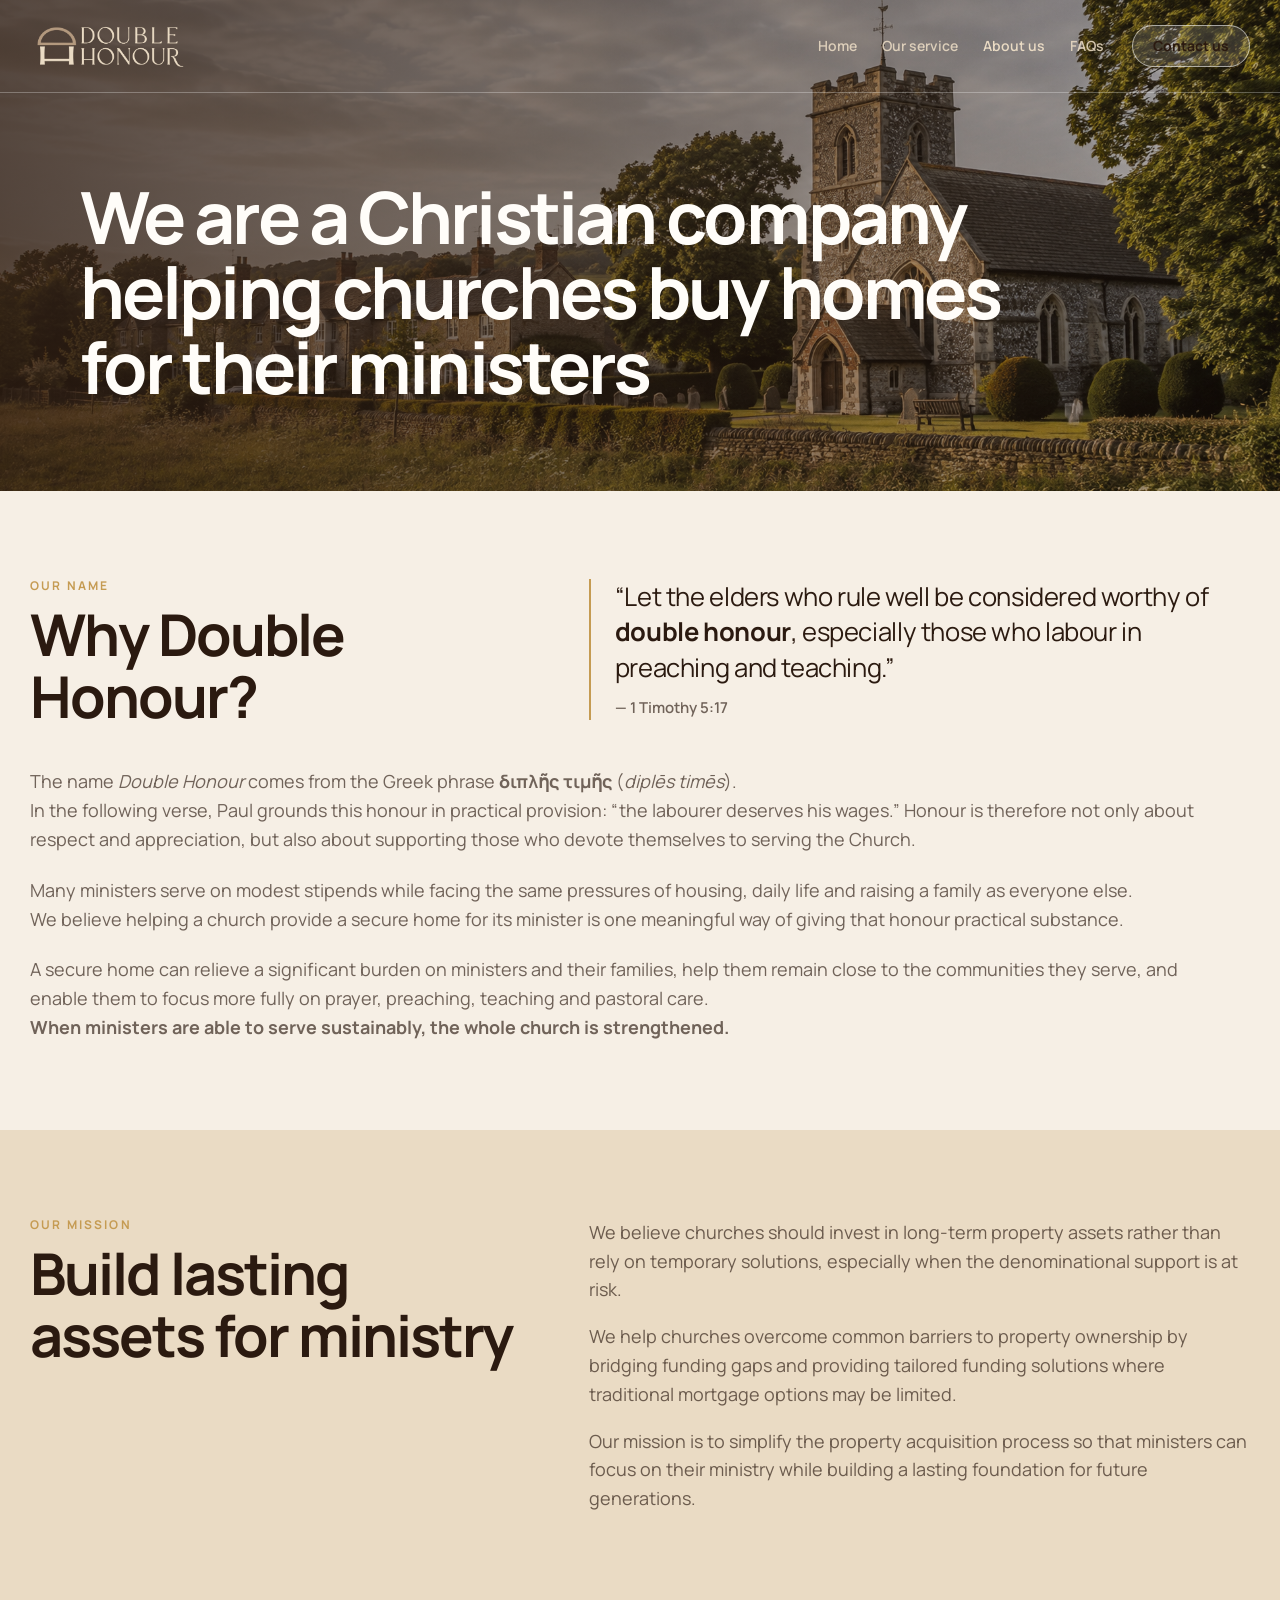
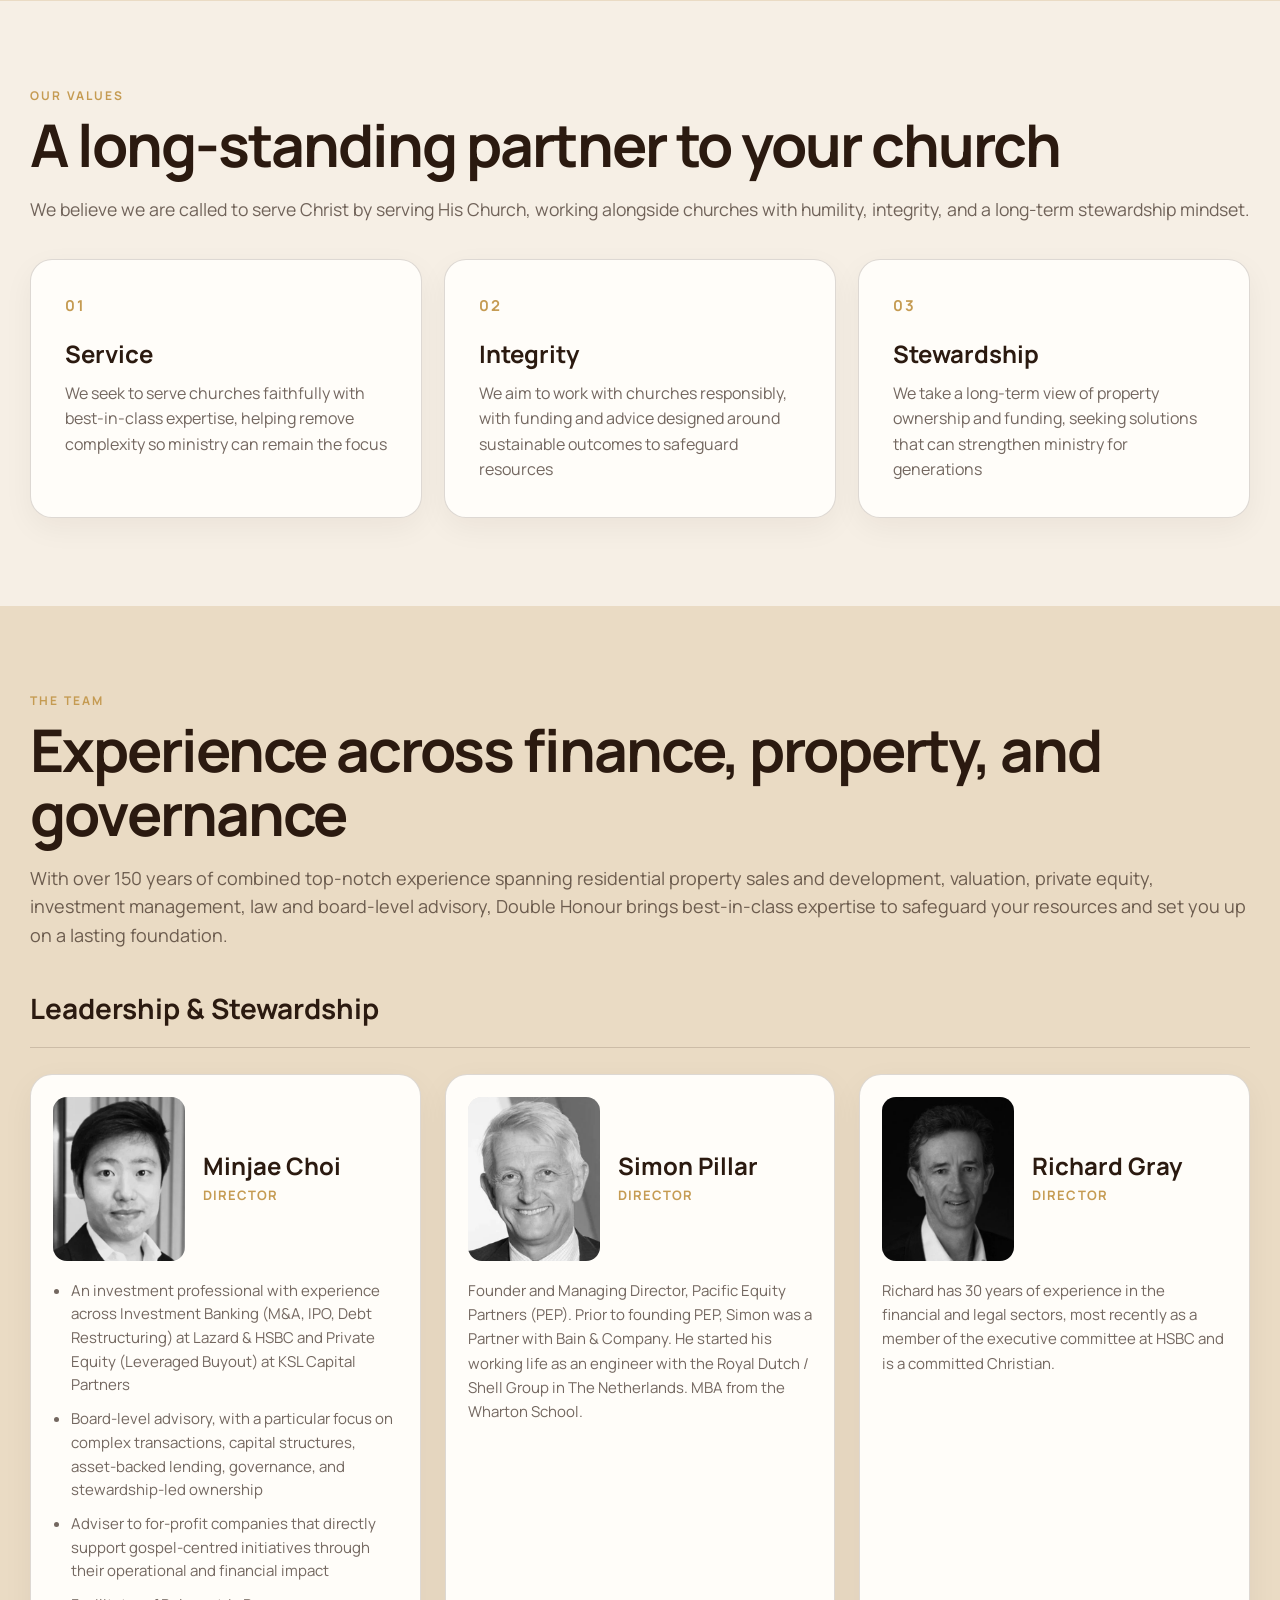
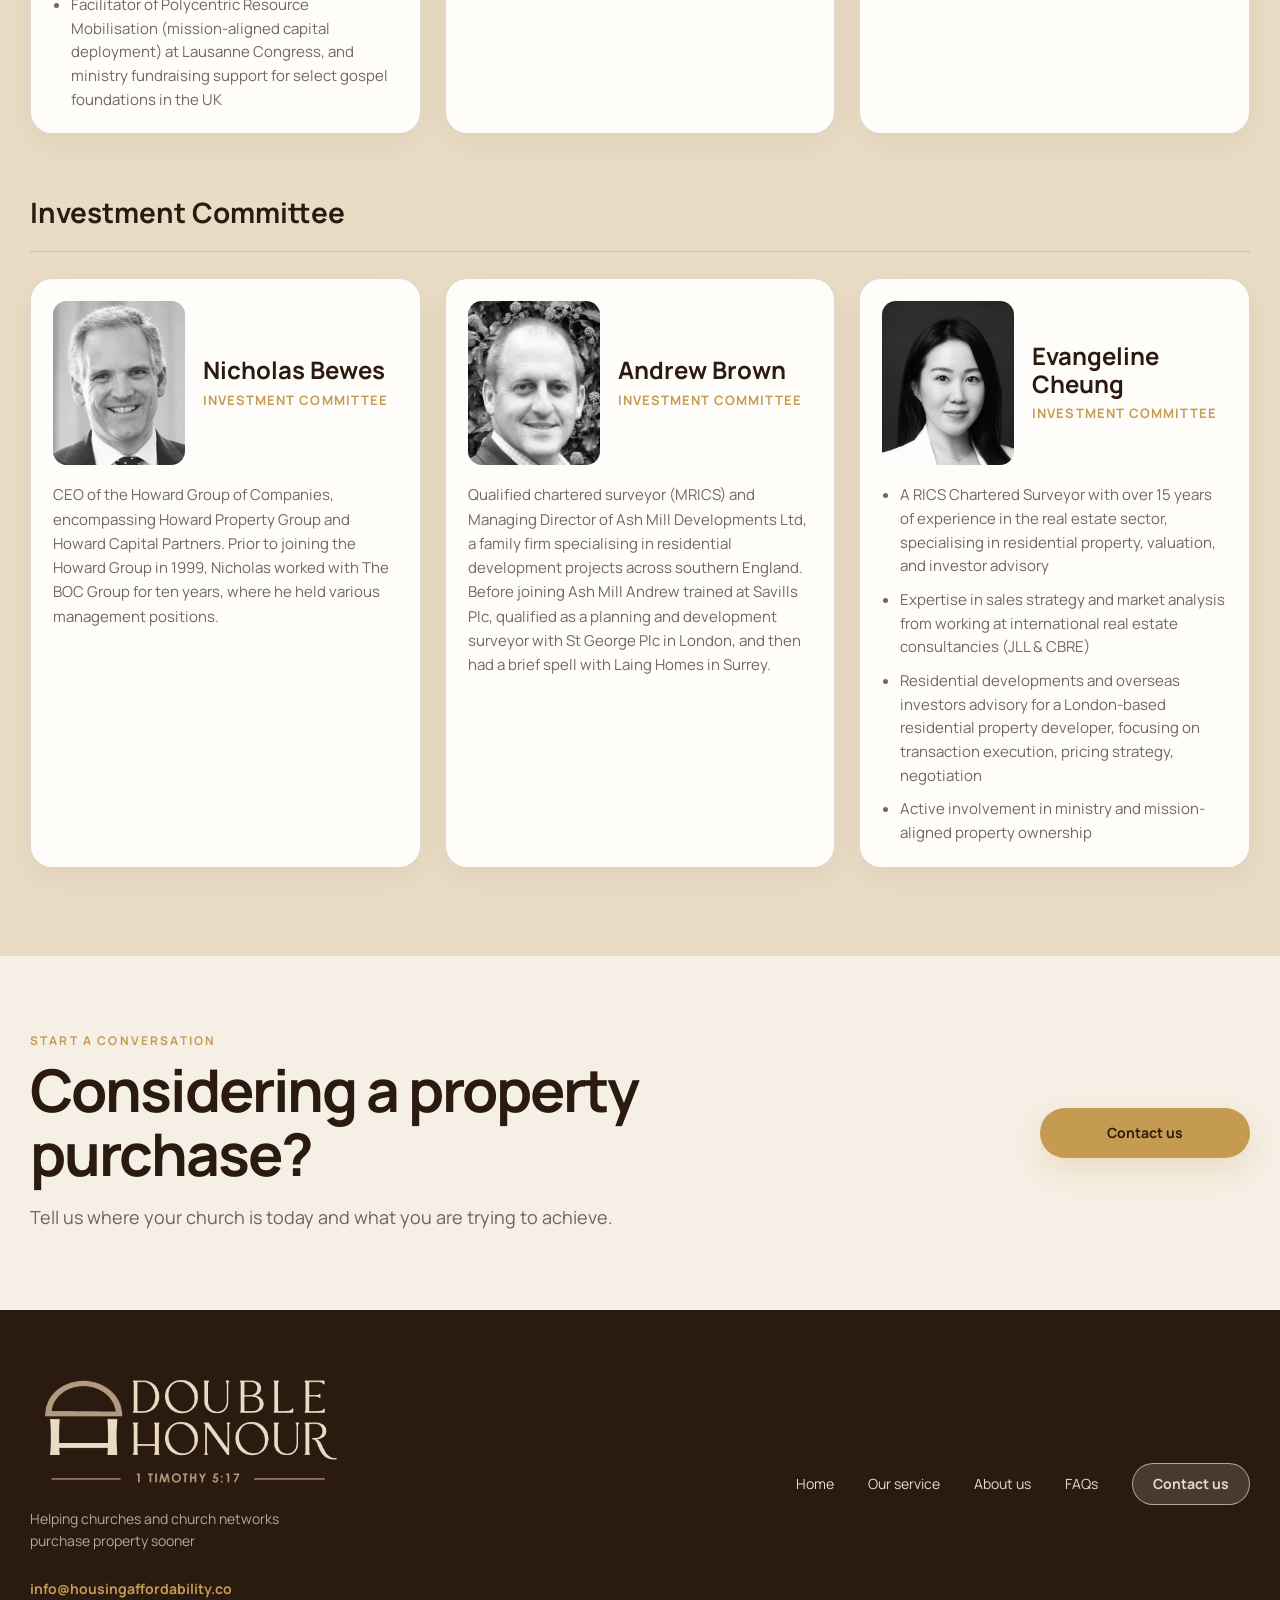
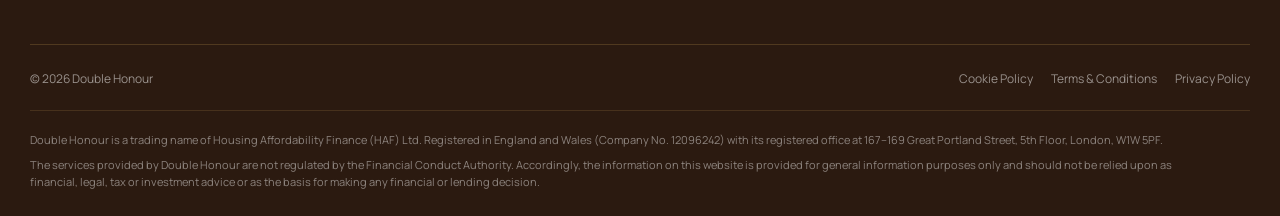
==== about.html @ fa6649fe "Add files via upload" ====
<!doctype html>
<html lang="en">
<head>
  <meta charset="utf-8">
  <meta name="viewport" content="width=device-width, initial-scale=1">
  <meta name="description" content="Learn about Double Honour, our mission, values and the team supporting churches with property funding and acquisition.">
  <title>Double Honour</title>
  <link rel="preconnect" href="https://fonts.googleapis.com">
  <link rel="preconnect" href="https://fonts.gstatic.com" crossorigin>
  <link href="https://fonts.googleapis.com/css2?family=Manrope:wght@400;500;600;700&display=swap" rel="stylesheet">
  <link rel="stylesheet" href="styles.css">
</head>
<body>
  <a class="skip-link" href="#main">Skip to content</a>
  <header class="site-header">
    <div class="shell header-inner">
      <a class="brand" href="index.html" aria-label="Double Honour home"><img class="brand-mark" src="assets/double-honour-light.png" alt="Double Honour"></a>
      <nav class="desktop-nav" aria-label="Primary navigation">
        <a href="index.html">Home</a>
        <a href="our-service.html">Our service</a>
        <a href="about.html" aria-current="page">About us</a>
        <a href="faq.html">FAQs</a>
      </nav>
      <a class="button button-small desktop-contact" href="contact.html">Contact us</a>
      <button class="menu-button" type="button" aria-expanded="false" aria-controls="mobile-menu" aria-label="Open navigation"><span></span><span></span><span></span></button>
    </div>
    <div class="mobile-menu" id="mobile-menu" hidden>
      <nav aria-label="Mobile navigation">
        <a href="index.html">Home</a>
        <a href="our-service.html">Our service</a>
        <a href="about.html" aria-current="page">About us</a>
        <a href="faq.html">FAQs</a>
        <a href="contact.html">Contact us</a>
      </nav>
    </div>
  </header>

  <main id="main">
    <section class="inner-hero about">
      <div class="inner-hero-image" role="img" aria-label="A church and village landscape in the British countryside"></div>
      <div class="inner-hero-shade"></div>
      <div class="shell inner-hero-content">
        <h1 class="about-hero-title"><span>We are a Christian company</span><span>helping churches buy homes</span><span>for their ministers</span></h1>
      </div>
    </section>

    <section class="section paper" id="our-name">
      <div class="shell about-name-layout">
        <div class="about-name-title">
          <p class="eyebrow">Our name</p>
          <h2>Why Double Honour?</h2>
        </div>
        <blockquote class="about-name-verse">
          <p>“Let the elders who rule well be considered worthy of <strong>double honour</strong>, especially those who labour in preaching and teaching.”</p>
          <cite>— 1 Timothy 5:17</cite>
        </blockquote>
        <div class="about-copy about-name-body">
          <p>The name <em>Double Honour</em> comes from the Greek phrase <strong>διπλῆς τιμῆς</strong> (<em>diplēs timēs</em>).<br class="desktop-br">In the following verse, Paul grounds this honour in practical provision: “the labourer deserves his wages.” Honour is therefore not only about respect and appreciation, but also about supporting those who devote themselves to serving the Church.</p>
          <p>Many ministers serve on modest stipends while facing the same pressures of housing, daily life and raising a family as everyone else.<br class="desktop-br">We believe helping a church provide a secure home for its minister is one meaningful way of giving that honour practical substance.</p>
          <p>A secure home can relieve a significant burden on ministers and their families, help them remain close to the communities they serve, and enable them to focus more fully on prayer, preaching, teaching and pastoral care.<br class="desktop-br"><strong>When ministers are able to serve sustainably, the whole church is strengthened.</strong></p>
        </div>
      </div>
    </section>

    <section class="section cream" id="mission">
      <div class="shell about-grid">
        <div>
          <p class="eyebrow">Our mission</p>
          <h2>Build lasting assets for ministry</h2>
        </div>
        <div class="about-copy">
          <p>We believe churches should invest in long-term property assets rather than rely on temporary solutions, especially when the denominational support is at risk.</p>
          <p>We help churches overcome common barriers to property ownership by bridging funding gaps and providing tailored funding solutions where traditional mortgage options may be limited.</p>
          <p>Our mission is to simplify the property acquisition process so that ministers can focus on their ministry while building a lasting foundation for future generations.</p>
        </div>
      </div>
    </section>

    <section class="section paper" id="values">
      <div class="shell">
        <div class="section-heading about-wide-heading">
          <p class="eyebrow">Our values</p>
          <h2>A long-standing partner to your church</h2>
          <p class="about-values-one-line">We believe we are called to serve Christ by serving His Church, working alongside churches with humility, integrity, and a long-term stewardship mindset.</p>
        </div>
        <div class="values-grid">
          <article class="value-card">
            <span>01</span>
            <h3>Service</h3>
            <p>We seek to serve churches faithfully with best-in-class expertise, helping remove complexity so ministry can remain the focus</p>
          </article>
          <article class="value-card">
            <span>02</span>
            <h3>Integrity</h3>
            <p>We aim to work with churches responsibly, with funding and advice designed around sustainable outcomes to safeguard resources</p>
          </article>
          <article class="value-card">
            <span>03</span>
            <h3>Stewardship</h3>
            <p>We take a long-term view of property ownership and funding, seeking solutions that can strengthen ministry for generations</p>
          </article>
        </div>
      </div>
    </section>

    <section class="team-section" id="team">
      <div class="shell">
        <div class="section-heading about-wide-heading">
          <p class="eyebrow">The team</p>
          <h2>Experience across finance, property, and governance</h2>
          <p>With over 150 years of combined top-notch experience spanning residential property sales and development, valuation, private equity, investment management, law and board-level advisory, Double Honour brings best-in-class expertise to safeguard your resources and set you up on a lasting foundation.</p>
        </div>

        <div class="team-group">
          <div class="team-group-heading"><h3>Leadership &amp; Stewardship</h3></div>
          <div class="team-grid">
            <article class="team-card">
              <div class="team-card-header">
                <img class="team-photo" src="assets/minjae-choi.webp" alt="Minjae Choi">
                <div class="team-intro"><h4>Minjae Choi</h4><p class="team-role">Director</p></div>
              </div>
              <div class="team-body"><ul class="team-bullets">
                <li>An investment professional with experience across Investment Banking (M&amp;A, IPO, Debt Restructuring) at Lazard &amp; HSBC and Private Equity (Leveraged Buyout) at KSL Capital Partners</li>
                <li>Board-level advisory, with a particular focus on complex transactions, capital structures, asset-backed lending, governance, and stewardship-led ownership</li>
                <li>Adviser to for-profit companies that directly support gospel-centred initiatives through their operational and financial impact</li>
                <li>Facilitator of Polycentric Resource Mobilisation (mission-aligned capital deployment) at Lausanne Congress, and ministry fundraising support for select gospel foundations in the UK</li>
              </ul></div>
            </article>
            <article class="team-card">
              <div class="team-card-header">
                <img class="team-photo" src="assets/simon-pillar.webp" alt="Simon Pillar">
                <div class="team-intro"><h4>Simon Pillar</h4><p class="team-role">Director</p></div>
              </div>
              <div class="team-body"><p>Founder and Managing Director, Pacific Equity Partners (PEP). Prior to founding PEP, Simon was a Partner with Bain &amp; Company. He started his working life as an engineer with the Royal Dutch / Shell Group in The Netherlands. MBA from the Wharton School.</p></div>
            </article>
            <article class="team-card">
              <div class="team-card-header">
                <img class="team-photo" src="assets/richard-gray.webp" alt="Richard Gray">
                <div class="team-intro"><h4>Richard Gray</h4><p class="team-role">Director</p></div>
              </div>
              <div class="team-body"><p>Richard has 30 years of experience in the financial and legal sectors, most recently as a member of the executive committee at HSBC and is a committed Christian.</p></div>
            </article>
          </div>
        </div>

        <div class="team-group">
          <div class="team-group-heading"><h3>Investment Committee</h3></div>
          <div class="team-grid">
            <article class="team-card">
              <div class="team-card-header">
                <img class="team-photo" src="assets/nicholas-bewes.webp" alt="Nicholas Bewes">
                <div class="team-intro"><h4>Nicholas Bewes</h4><p class="team-role">Investment Committee</p></div>
              </div>
              <div class="team-body"><p>CEO of the Howard Group of Companies, encompassing Howard Property Group and Howard Capital Partners. Prior to joining the Howard Group in 1999, Nicholas worked with The BOC Group for ten years, where he held various management positions.</p></div>
            </article>
            <article class="team-card">
              <div class="team-card-header">
                <img class="team-photo" src="assets/andrew-brown.webp" alt="Andrew Brown">
                <div class="team-intro"><h4>Andrew Brown</h4><p class="team-role">Investment Committee</p></div>
              </div>
              <div class="team-body"><p>Qualified chartered surveyor (MRICS) and Managing Director of Ash Mill Developments Ltd, a family firm specialising in residential development projects across southern England. Before joining Ash Mill Andrew trained at Savills Plc, qualified as a planning and development surveyor with St George Plc in London, and then had a brief spell with Laing Homes in Surrey.</p></div>
            </article>
            <article class="team-card">
              <div class="team-card-header">
                <img class="team-photo" src="assets/evangeline-cheung.jpg" alt="Evangeline Cheung">
                <div class="team-intro"><h4>Evangeline Cheung</h4><p class="team-role">Investment Committee</p></div>
              </div>
              <div class="team-body"><ul class="team-bullets">
                <li>A RICS Chartered Surveyor with over 15 years of experience in the real estate sector, specialising in residential property, valuation, and investor advisory</li>
                <li>Expertise in sales strategy and market analysis from working at international real estate consultancies (JLL &amp; CBRE)</li>
                <li>Residential developments and overseas investors advisory for a London-based residential property developer, focusing on transaction execution, pricing strategy, negotiation</li>
                <li>Active involvement in ministry and mission-aligned property ownership</li>
              </ul></div>
            </article>
          </div>
        </div>
      </div>
    </section>

    <section class="contact-section about-contact-section">
      <div class="shell contact-grid">
        <div><p class="eyebrow">Start a conversation</p><h2>Considering a property purchase?</h2><p>Tell us where your church is today and what you are trying to achieve.</p></div>
        <div class="contact-actions"><a class="button" href="contact.html">Contact us</a></div>
      </div>
    </section>
  </main>

  <footer class="site-footer">
    <div class="shell footer-top">
      <div class="footer-brand">
        <img class="footer-brand-mark" src="assets/double-honour-light-message.png" alt="Double Honour">
        <p>Helping churches and church networks<br class="desktop-br">purchase property sooner</p>
        <a class="footer-contact" href="mailto:info@housingaffordability.co">info@housingaffordability.co</a>
      </div>
      <div class="footer-links">
        <a href="index.html">Home</a>
        <a href="our-service.html">Our service</a>
        <a href="about.html">About us</a>
        <a href="faq.html">FAQs</a>
        <a class="button button-small footer-contact-button" href="contact.html">Contact us</a>
      </div>
    </div>
    <div class="shell footer-bottom">
      <span>© <span data-year></span> Double Honour</span>
      <div class="footer-legal">
        <a href="cookie-policy.html">Cookie Policy</a>
        <a href="terms-and-conditions.html">Terms &amp; Conditions</a>
        <a href="privacy-policy.html">Privacy Policy</a>
      </div>
    </div>

    <div class="shell footer-notices" aria-label="Company and regulatory information">
      <p>Double Honour is a trading name of Housing Affordability Finance (HAF) Ltd. Registered in England and Wales (Company No. 12096242) with its registered office at 167–169 Great Portland Street, 5th Floor, London, W1W 5PF.</p>
      <p>The services provided by Double Honour are not regulated by the Financial Conduct Authority. Accordingly, the information on this website is provided for general information purposes only and should not be relied upon as financial, legal, tax or investment advice or as the basis for making any financial or lending decision.</p>
    </div>
  </footer>
  <script src="script.js"></script>
</body>
</html>
---- styles.css ----
:root {
  --gold: #C59B52;
  --brown: #2B1A10;
  --cream: #EADBC4;
  --paper: #F6EFE5;
  --white: #FFFDF9;
  --ink: #2B1A10;
  --muted: rgba(43, 26, 16, 0.66);
  --line: rgba(43, 26, 16, 0.16);
  --max: 1220px;
  --radius: 22px;
  --shadow: 0 22px 60px rgba(43, 26, 16, 0.12);
}

* { box-sizing: border-box; }
html { scroll-behavior: smooth; }
body {
  margin: 0;
  color: var(--ink);
  background: var(--white);
  font-family: "Manrope", Arial, sans-serif;
  font-size: 16px;
  line-height: 1.6;
}
img { display: block; max-width: 100%; }
a { color: inherit; text-decoration: none; }
button, a { -webkit-tap-highlight-color: transparent; }
button, input, select, textarea { font: inherit; }
.shell { width: min(calc(100% - 48px), var(--max)); margin-inline: auto; }
.skip-link { position: fixed; left: 16px; top: -60px; z-index: 1000; padding: 10px 14px; background: var(--brown); color: white; }
.skip-link:focus { top: 16px; }

.site-header {
  position: absolute;
  inset: 0 0 auto;
  z-index: 20;
  color: var(--cream);
  border-bottom: 1px solid rgba(255,255,255,.28);
}
.header-inner { height: 92px; display: flex; align-items: center; gap: 28px; }
.brand { margin-right: auto; }
.brand-mark, .footer-brand-mark {
  display: block;
  width: 160px;
  height: auto;
  object-fit: contain;
}
.desktop-nav { display: flex; gap: 25px; align-items: center; font-size: 14px; font-weight: 600; }
.desktop-nav a { opacity: .88; }
.desktop-nav a:hover, .desktop-nav a[aria-current="page"] { opacity: 1; }
.menu-button { display: none; width: 44px; height: 44px; padding: 10px; background: transparent; border: 1px solid rgba(255,255,255,.5); border-radius: 50%; }
.menu-button span { display: block; height: 1px; background: var(--cream); margin: 5px 0; }
.mobile-menu { background: var(--white); color: var(--ink); padding: 20px 24px 28px; box-shadow: var(--shadow); }
.mobile-menu nav { display: grid; gap: 15px; }

.site-header.on-light { color: var(--ink); border-bottom-color: var(--line); }
.site-header.on-light .menu-button { border-color: var(--line); }
.site-header.on-light .menu-button span { background: var(--gold); }
.site-header.on-light .button-small { background: var(--gold); color: var(--brown); border-color: var(--gold); }
.site-header.on-light .button-small:hover { background: var(--brown); color: var(--cream); }

.button { display: inline-flex; justify-content: center; align-items: center; min-height: 50px; padding: 0 24px; color: var(--brown); background: var(--gold); border: 0; border-radius: 999px; font-size: 14px; font-weight: 700; box-shadow: 0 12px 30px rgba(197,155,82,.22); transition: transform .2s ease, box-shadow .2s ease, background .2s ease; cursor: pointer; }
.button:hover { transform: translateY(-2px); background: var(--brown); color: var(--cream); box-shadow: 0 16px 36px rgba(43,26,16,.22); }
.button-small { min-height: 42px; padding-inline: 20px; background: rgba(255,255,255,.14); border: 1px solid rgba(255,255,255,.55); box-shadow: none; }
.button-small:hover { background: var(--cream); color: var(--brown); }
.button-light { background: var(--cream); color: var(--brown); box-shadow: none; }
.button-light:hover { background: var(--white); color: var(--brown); }
.button-outline { background: transparent; color: var(--brown); border: 1px solid var(--gold); box-shadow: none; }
.button-outline:hover { color: var(--brown); background: var(--gold); }

.eyebrow { margin: 0 0 10px; font-size: 12px; line-height: 1.2; text-transform: uppercase; letter-spacing: .18em; font-weight: 700; color: var(--gold); }
.eyebrow.light { color: var(--gold); }
.text-link { display: inline-flex; gap: 8px; align-items: center; font-weight: 700; font-size: 14px; border-bottom: 1px solid currentColor; padding-bottom: 3px; }
.text-link.light { color: var(--cream); }

.hero { position: relative; min-height: 680px; display: flex; align-items: flex-end; color: var(--cream); overflow: hidden; }
.hero-image { position: absolute; inset: 0; background: url('assets/hero.jpeg') center 43%/cover no-repeat; transform: scale(1.01); }
.hero-shade { position: absolute; inset: 0; background: rgba(43, 26, 16, .25); }
.hero-content { position: relative; padding-bottom: 82px; }
.hero h1 { max-width: 850px; margin: 8px 0 0; color: #FFFDF9; font-size: clamp(44px, 6vw, 82px); line-height: 1.02; letter-spacing: -.045em; text-shadow: 0 3px 22px rgba(43,26,16,.38); }

.inner-hero { position: relative; min-height: 490px; display: flex; align-items: flex-end; color: var(--cream); overflow: hidden; background: var(--brown); }
.inner-hero-image { position: absolute; inset: 0; background-position: center; background-size: cover; transform: scale(1.01); }
.inner-hero.about .inner-hero-image { background-image: url('assets/about-hero.jpeg'); background-position: center 45%; }
.inner-hero-shade { position: absolute; inset: 0; background: linear-gradient(90deg, rgba(43,26,16,.80), rgba(43,26,16,.30)); }
.inner-hero-content { position: relative; padding: 170px 0 68px; max-width: 880px; }
.inner-hero h1 { margin: 10px 0 18px; font-size: clamp(42px, 5.7vw, 72px); line-height: 1.04; letter-spacing: -.04em; }
.inner-hero-content > p:not(.eyebrow):last-child { max-width: 720px; margin: 0; font-size: clamp(18px, 2vw, 22px); color: rgba(255,255,255,.84); }

.impact-bar { background: var(--brown); color: var(--cream); }
.impact-grid { display: grid; grid-template-columns: .8fr .8fr 1.2fr 2fr; }
.metric, .impact-copy { min-height: 220px; padding: 38px 30px; display: flex; flex-direction: column; justify-content: center; }
.metric { text-align: center; border-right: 1px solid rgba(197,155,82,.28); }
.metric strong { color: var(--gold); font-size: clamp(28px, 3vw, 42px); line-height: 1.1; margin-bottom: 14px; }
.metric span { font-size: 13px; line-height: 1.45; color: rgba(255,255,255,.74); }
.impact-copy { align-items: flex-start; gap: 18px; }
.impact-copy p { margin: 0; font-size: 15px; line-height: 1.55; }

.section { padding-block: 88px; }
.section.paper { background: var(--paper); }
.section.cream { background: var(--cream); }
.section.dark { background: var(--brown); color: var(--cream); }
.section-heading { max-width: 800px; margin-bottom: 36px; }
.section-heading h2, .contact-section h2 { margin: 0; font-size: clamp(36px, 4.6vw, 62px); line-height: 1.08; letter-spacing: -.035em; }
.section-heading p:not(.eyebrow) { color: var(--muted); font-size: 18px; }
.section.dark .section-heading p:not(.eyebrow) { color: rgba(255,255,255,.72); }

.support-grid { display: grid; grid-template-columns: 1fr 1fr; gap: 26px; }
.support-card { overflow: hidden; border: 1px solid var(--line); border-radius: var(--radius); background: var(--white); box-shadow: 0 10px 34px rgba(43,26,16,.06); }
.support-card img { width: 100%; height: 300px; object-fit: cover; }
.support-card-body { padding: 32px 34px 34px; }
.card-kicker { margin: 0 0 10px; color: var(--gold); font-size: 12px; font-weight: 700; text-transform: uppercase; letter-spacing: .14em; }
.support-card h3, .funding-panel h3 { margin: 0 0 14px; font-size: clamp(27px, 3vw, 40px); line-height: 1.16; letter-spacing: -.025em; }
.support-card h3 { min-height: 2.32em; }
.support-card-purpose { margin: 0 0 12px; color: var(--gold) !important; font-size: 12px; font-weight: 700; line-height: 1.35; text-transform: uppercase; letter-spacing: .14em; }
.support-card p { color: var(--muted); }
.support-card-body > p:not(.support-card-purpose) { font-size: 18px; line-height: 1.65; }

.help-section { padding-block: 88px; background: var(--paper); }
.help-heading { margin-bottom: 38px; }
.help-grid { display: grid; grid-template-columns: .95fr 1.05fr; gap: 58px; align-items: stretch; }
.funding-panel { position: static; padding: 42px 46px; background: var(--brown); color: var(--cream); border-radius: var(--radius); box-shadow: var(--shadow); display: flex; flex-direction: column; justify-content: flex-start; gap: 22px; align-self: stretch; }
.funding-panel .card-kicker { color: var(--gold); }
.funding-panel h3 { margin-bottom: 14px; }
.funding-panel p:not(.card-kicker) { margin: 0; color: rgba(255,255,255,.76); font-size: 18px; line-height: 1.7; }
.funding-panel p + p { margin-top: 0; }
.journey-panel { padding-top: 0; }
.journey-intro { max-width: 590px; margin: 0 0 22px; font-size: 20px; font-weight: 600; line-height: 1.45; }
.journey-list { list-style: none; margin: 0; padding: 0; }
.journey-list li { display: grid; grid-template-columns: 54px 1fr; gap: 18px; align-items: center; padding: 21px 0; border-bottom: 1px solid var(--line); }
.journey-list span { font-size: 12px; color: var(--gold); font-weight: 700; letter-spacing: .1em; }
.journey-list p { margin: 0; font-size: 17px; font-weight: 600; }

.about-grid { display: grid; grid-template-columns: .85fr 1.15fr; gap: 70px; align-items: start; }
.about-grid h2 { margin: 0; font-size: clamp(36px, 4.5vw, 58px); line-height: 1.08; letter-spacing: -.035em; }
.about-copy { display: grid; gap: 18px; }
.about-copy p { margin: 0; color: var(--muted); font-size: 18px; }
.mission-card { margin-top: 28px; padding: 40px; background: var(--cream); border-radius: var(--radius); border: 1px solid var(--line); }
.mission-card h3 { margin: 0 0 14px; font-size: 26px; }
.mission-card p { margin: 0; color: var(--ink); }
.capability-grid { display: grid; grid-template-columns: repeat(2, 1fr); gap: 22px; }
.capability-card { padding: 34px; border-radius: var(--radius); border: 1px solid var(--line); background: var(--white); box-shadow: 0 10px 30px rgba(43,26,16,.05); }
.capability-card span { display: block; margin-bottom: 22px; color: var(--gold); font-weight: 700; font-size: 12px; letter-spacing: .12em; }
.capability-card h3 { margin: 0 0 12px; font-size: 24px; line-height: 1.2; }
.capability-card p { margin: 0; color: var(--muted); }

.team-section { padding-block: 88px; background: var(--paper); }
.team-group + .team-group { margin-top: 56px; }
.team-group-heading { display: flex; justify-content: space-between; align-items: end; gap: 24px; margin-bottom: 26px; padding-bottom: 16px; border-bottom: 1px solid var(--line); }
.team-group-heading h3 { margin: 0; font-size: 28px; }
.team-group-heading span { color: var(--muted); font-size: 14px; }
.team-grid { display: grid; grid-template-columns: repeat(3, 1fr); gap: 26px; }
.team-card { overflow: hidden; background: var(--white); border: 1px solid var(--line); border-radius: var(--radius); }
.team-photo { width: 100%; aspect-ratio: 3 / 4; object-fit: cover; object-position: center top; background: #dde5e1; filter: grayscale(100%); }
.team-placeholder { aspect-ratio: 3 / 4; display: grid; place-items: center; background: linear-gradient(135deg, var(--brown), var(--gold)); color: var(--cream); font-size: 64px; font-weight: 600; letter-spacing: -.05em; }
.team-body { padding: 28px; }
.team-body h4 { margin: 0; font-size: 23px; line-height: 1.2; }
.team-role { margin: 5px 0 16px; color: var(--gold); font-size: 13px; font-weight: 700; text-transform: uppercase; letter-spacing: .08em; }
.team-body p:last-child { margin: 0; color: var(--muted); font-size: 15px; }

.partner-logo-grid { display: grid; grid-template-columns: repeat(4, 1fr); gap: 22px; }
.partner-logo-placeholder { min-height: 150px; display: grid; place-items: center; border: 1px solid var(--line); border-radius: var(--radius); background: var(--paper); color: var(--muted); font-size: 16px; font-weight: 700; letter-spacing: .04em; }

.quote-band { padding: 58px 0; background: var(--brown); color: var(--cream); }
.quote-band blockquote { margin: 0; max-width: 950px; font-size: clamp(25px, 3.4vw, 42px); line-height: 1.28; letter-spacing: -.02em; }
.quote-band cite { display: block; margin-top: 25px; color: var(--gold); font-size: 14px; font-style: normal; font-weight: 700; }

#challenge .shell { width: min(calc(100% - 48px), var(--max)); }
.challenge-stats { display: grid; grid-template-columns: repeat(4, minmax(0, 1fr)); gap: 14px; }
.challenge-stat { min-height: 248px; padding: 26px 20px; border-radius: var(--radius); background: var(--white); border: 1px solid var(--line); display: flex; flex-direction: column; justify-content: flex-start; }
.challenge-stat h3 { margin: 0 0 17px; min-height: 2.5em; color: var(--gold); font-size: clamp(19px, 1.42vw, 22px); font-weight: 700; line-height: 1.25; letter-spacing: -.02em; }
.challenge-stat p { margin: 0; color: var(--muted); font-size: clamp(14px, 1.08vw, 16px); font-weight: 400; line-height: 1.42; }
.challenge-stat sup { position: relative; top: -.2em; color: var(--gold); font-size: .55em; font-weight: 700; }
.source-notes-inline { display: flex; flex-wrap: wrap; justify-content: flex-start; gap: 6px 18px; margin-top: 18px; color: var(--muted); font-size: 11px; line-height: 1.35; }
.source-notes-inline span { flex: 0 0 auto; }
.source-notes-inline sup { color: var(--gold); font-weight: 700; }

.funding-gap-layout { display: grid; grid-template-columns: .72fr 1.28fr; gap: 64px; align-items: center; }
.funding-gap-layout h2 { margin: 0 0 18px; font-size: clamp(36px, 4.7vw, 60px); line-height: 1.08; letter-spacing: -.035em; }
.funding-gap-layout > div:first-child > p:not(.eyebrow) { color: var(--muted); font-size: 17px; }
.funding-schematic { padding: 38px; border: 1px solid var(--line); border-radius: var(--radius); background: var(--white); box-shadow: var(--shadow); }
.scheme-row { display: grid; grid-template-columns: 78px 1fr; gap: 16px; align-items: stretch; }
.scheme-row + .scheme-row { margin-top: 18px; }
.scheme-label { display: flex; align-items: center; color: var(--gold); font-size: 11px; font-weight: 700; letter-spacing: .14em; text-transform: uppercase; }
.uses-bar { min-height: 74px; padding: 0 22px; display: flex; align-items: center; justify-content: space-between; gap: 16px; border-radius: 12px; background: var(--cream); color: var(--brown); font-size: 16px; font-weight: 700; }
.uses-bar strong { color: var(--gold); font-size: 12px; letter-spacing: .08em; }
.source-bar { display: grid; grid-template-columns: 31% 39% 30%; min-height: 106px; overflow: hidden; border: 1px solid var(--line); border-radius: 12px; }
.source-segment { padding: 18px; display: flex; justify-content: flex-end; flex-direction: column; font-size: 14px; font-weight: 700; line-height: 1.25; }
.source-savings { background: #F0E5D4; color: var(--brown); }
.source-bank { background: #D7C3A4; color: var(--brown); border-left: 1px solid rgba(43,26,16,.12); }
.source-gap { background: var(--brown); color: var(--cream); border-left: 1px solid rgba(43,26,16,.12); }
.source-detail-grid { display: grid; grid-template-columns: 31% 39% 30%; gap: 0; margin: 16px 0 0 94px; }
.source-detail { padding: 0 16px; color: var(--muted); font-size: 12px; line-height: 1.45; }
.source-detail:first-child { padding-left: 0; }
.source-detail:last-child { padding-right: 0; }
.source-detail + .source-detail { border-left: 1px solid var(--line); }
.source-detail ul { margin: 0; padding-left: 17px; }
.source-detail li + li { margin-top: 8px; }
.benefit-grid { display: grid; grid-template-columns: repeat(3, 1fr); gap: 22px; }
.benefit-card { padding: 34px; background: var(--brown); color: var(--cream); border-radius: var(--radius); }
.benefit-card .number { display: inline-grid; width: 38px; height: 38px; place-items: center; border: 1px solid rgba(197,155,82,.55); border-radius: 50%; color: var(--gold); font-size: 12px; font-weight: 700; }
.benefit-card h3 { margin: 28px 0 12px; font-size: 24px; line-height: 1.25; }
.benefit-card p { margin: 0; color: rgba(255,255,255,.72); }

.faq-hero { padding: 155px 0 62px; background: var(--brown); color: var(--cream); }
.faq-hero h1 { margin: 8px 0 16px; font-size: clamp(44px, 6vw, 72px); line-height: 1.04; letter-spacing: -.04em; }
.faq-hero p:last-child { max-width: 760px; color: rgba(255,255,255,.75); font-size: 19px; }
.faq-layout { display: grid; grid-template-columns: 250px 1fr; gap: 70px; align-items: start; }
.faq-nav { position: sticky; top: 30px; display: grid; gap: 8px; padding: 22px; border: 1px solid var(--line); border-radius: 18px; background: var(--white); }
.faq-nav a { padding: 8px 10px; border-radius: 10px; color: var(--muted); font-size: 14px; }
.faq-nav a:hover { background: var(--paper); color: var(--gold); }
.faq-groups { display: grid; gap: 46px; }
.faq-group h2 { margin: 0 0 18px; font-size: 30px; letter-spacing: -.02em; }
.faq-list { border-top: 1px solid var(--line); }
.faq-list details { border-bottom: 1px solid var(--line); }
.faq-list summary { list-style: none; cursor: pointer; padding: 20px 42px 20px 0; font-weight: 700; position: relative; }
.faq-list summary::-webkit-details-marker { display: none; }
.faq-list summary::after { content: "+"; position: absolute; right: 4px; top: 17px; color: var(--gold); font-size: 24px; font-weight: 400; }
.faq-list details[open] summary::after { content: "–"; }
.faq-answer { padding: 0 35px 22px 0; color: var(--muted); }
.faq-answer p { margin: 0 0 12px; }
.faq-answer p:last-child { margin-bottom: 0; }

.contact-page { padding: 155px 0 82px; background: var(--paper); }
.contact-page-grid { display: grid; grid-template-columns: .8fr 1.2fr; gap: 70px; align-items: start; }
.contact-intro h1 { margin: 8px 0 18px; font-size: clamp(44px, 6vw, 72px); line-height: 1.04; letter-spacing: -.04em; }
.contact-intro > p:not(.eyebrow) { color: var(--muted); font-size: 18px; }
.contact-direct { margin-top: 36px; padding-top: 28px; border-top: 1px solid var(--line); }
.contact-direct span { display: block; color: var(--muted); font-size: 13px; }
.contact-direct a { display: inline-block; margin-top: 5px; color: var(--gold); font-weight: 700; }
.contact-form { padding: 42px; background: var(--white); border: 1px solid var(--line); border-radius: var(--radius); box-shadow: var(--shadow); }
.form-row { display: grid; grid-template-columns: 1fr 1fr; gap: 18px; }
.form-field { display: grid; gap: 7px; margin-bottom: 18px; }
.form-field label { font-size: 13px; font-weight: 700; }
.form-field input, .form-field select, .form-field textarea { width: 100%; border: 1px solid rgba(43,26,16,.22); border-radius: 12px; background: #FFF9F0; padding: 13px 14px; color: var(--ink); outline: none; }
.form-field textarea { min-height: 145px; resize: vertical; }
.form-field input:focus, .form-field select:focus, .form-field textarea:focus { border-color: var(--gold); box-shadow: 0 0 0 3px rgba(197,155,82,.14); }
.form-consent { display: grid; grid-template-columns: 18px 1fr; gap: 10px; align-items: start; margin: 4px 0 22px; color: var(--muted); font-size: 12px; }
.form-consent input { margin-top: 3px; }
.form-note { margin: 14px 0 0; color: var(--muted); font-size: 12px; }
.honeypot { position: absolute; left: -9999px; }

.contact-section { padding-block: 78px; background: var(--cream); }
.contact-grid { display: grid; grid-template-columns: 1fr auto; align-items: center; gap: 60px; }
.contact-grid > div:first-child { max-width: 760px; }
.contact-grid p:not(.eyebrow) { max-width: 600px; margin: 18px 0 0; color: var(--muted); font-size: 18px; }
.contact-actions { display: grid; gap: 12px; min-width: 210px; }

.thanks { min-height: 100vh; display: grid; place-items: center; padding: 40px; background: var(--brown); color: var(--cream); text-align: center; }
.thanks-card { max-width: 720px; }
.thanks .brand-mark { width: min(320px, 100%); margin: 0 auto 30px; color: var(--cream); }
.thanks h1 { margin: 0 0 16px; font-size: clamp(42px, 6vw, 68px); letter-spacing: -.04em; line-height: 1.05; }
.thanks p { color: rgba(255,255,255,.72); font-size: 18px; }
.thanks .button { margin-top: 18px; }

.site-footer { background: var(--brown); color: var(--cream); padding: 56px 0 26px; }
.footer-top { display: grid; grid-template-columns: 1fr auto; gap: 60px; padding-bottom: 42px; }
.footer-brand-mark { width: min(320px, 100%); }
.footer-brand p { max-width: 360px; color: rgba(255,255,255,.62); font-size: 14px; }
.footer-links { display: grid; grid-template-columns: repeat(2, auto); gap: 12px 54px; font-size: 14px; }
.footer-bottom { border-top: 1px solid rgba(197,155,82,.24); padding-top: 24px; display: flex; justify-content: space-between; gap: 20px; color: rgba(255,255,255,.52); font-size: 12px; }
.footer-bottom div { display: flex; gap: 22px; }
.footer-legal { display: flex; flex-wrap: wrap; gap: 18px !important; }
.footer-legal a:hover { color: white; }

@media (max-width: 1080px) {
  .desktop-nav { gap: 18px; }
}
@media (max-width: 980px) {
  .desktop-nav, .desktop-contact { display: none; }
  .menu-button { display: block; }
  .hero { min-height: 620px; }
  .impact-grid { grid-template-columns: repeat(3, 1fr); }
  .impact-copy { grid-column: 1 / -1; min-height: 170px; border-top: 1px solid rgba(197,155,82,.28); }
  .help-grid, .about-grid, .funding-gap-layout, .contact-page-grid { grid-template-columns: 1fr; gap: 48px; }
  .funding-panel, .faq-nav { position: static; }
  .team-grid { grid-template-columns: repeat(2, 1fr); }
  .partner-logo-grid { grid-template-columns: repeat(2, 1fr); }
  .challenge-stats { grid-template-columns: repeat(2, 1fr); }
  .source-notes-inline { flex-wrap: wrap; }
  .faq-layout { grid-template-columns: 1fr; gap: 35px; }
  .faq-nav { grid-template-columns: repeat(3, 1fr); }
  .benefit-grid { grid-template-columns: 1fr; }
}

@media (max-width: 720px) {
  .shell { width: min(calc(100% - 32px), var(--max)); }
  .header-inner { height: 76px; }
  .brand-mark { width: 138px; }
  .hero { min-height: 610px; }
  .hero-image { background-position: 63% center; }
  .hero-shade { background: rgba(43,26,16,.72); }
  .hero-content { padding-bottom: 54px; }
  .hero h1 { font-size: clamp(40px, 13vw, 58px); }
  .inner-hero { min-height: 460px; }
  .inner-hero-content { padding: 135px 0 50px; }
  .inner-hero-shade { background: rgba(43,26,16,.72); }
  .impact-grid { grid-template-columns: 1fr; }
  .metric { min-height: auto; padding: 28px 20px; border-right: 0; border-bottom: 1px solid rgba(197,155,82,.28); }
  .impact-copy { grid-column: auto; }
  .section, .help-section, .team-section { padding-block: 64px; }
  .support-grid, .capability-grid, .team-grid, .partner-logo-grid, .challenge-stats, .form-row { grid-template-columns: 1fr; }
  .support-card img { height: 230px; }
  .support-card h3 { min-height: 0; }
  .support-card-body, .funding-panel, .contact-form, .funding-schematic { padding: 28px; }
  .source-notes-inline { flex-direction: column; gap: 7px; }
  .scheme-row { grid-template-columns: 1fr; gap: 8px; }
  .scheme-label { min-height: 20px; }
  .source-detail-grid { margin-left: 0; grid-template-columns: 1fr; gap: 16px; }
  .source-detail { padding: 0; }
  .source-detail + .source-detail { padding-top: 16px; border-left: 0; border-top: 1px solid var(--line); }
  .faq-nav { grid-template-columns: 1fr 1fr; }
  .contact-grid { grid-template-columns: 1fr; gap: 32px; }
  .contact-actions { min-width: 0; }
  .footer-top { grid-template-columns: 1fr; }
  .footer-links { grid-template-columns: 1fr 1fr; }
  .footer-bottom { flex-direction: column; }
  .team-group-heading { align-items: start; flex-direction: column; }
}

@media (prefers-reduced-motion: reduce) {
  html { scroll-behavior: auto; }
  *, *::before, *::after { transition-duration: .01ms !important; }
}

/* v03 sitemap-specific additions */
.inner-hero.help .inner-hero-image { background-image: url('assets/how-help-hero.jpeg'); background-position: center 52%; }
.values-grid { display: grid; grid-template-columns: repeat(3, 1fr); gap: 22px; }
.value-card { padding: 34px; border-radius: var(--radius); background: var(--white); border: 1px solid var(--line); box-shadow: 0 10px 30px rgba(43,26,16,.05); }
.value-card span { display: block; margin-bottom: 22px; color: var(--gold); font-size: 12px; font-weight: 700; letter-spacing: .12em; }
.value-card h3 { margin: 0 0 12px; font-size: 24px; line-height: 1.2; }
.value-card p { margin: 0; color: var(--muted); }
.partners-panel { display: grid; grid-template-columns: .65fr 1.35fr; gap: 70px; align-items: center; padding: 44px; border: 1px solid var(--line); border-radius: var(--radius); background: var(--cream); }
.partners-panel h2 { margin: 0; font-size: clamp(34px, 4vw, 52px); line-height: 1.08; letter-spacing: -.035em; }
.partners-panel p { margin: 0; color: var(--muted); font-size: 18px; }
.footer-contact { margin-top: 12px; display: inline-block; color: var(--gold); font-size: 14px; font-weight: 700; }

@media (max-width: 980px) {
  .values-grid { grid-template-columns: 1fr; }
  .partners-panel { grid-template-columns: 1fr; gap: 22px; }
}


/* Legal policy placeholders */
.legal-page { min-height: 62vh; padding: 165px 0 88px; background: var(--paper); }
.legal-page-inner { max-width: 850px; }
.legal-page h1 { margin: 8px 0 22px; font-size: clamp(42px, 5.7vw, 70px); line-height: 1.04; letter-spacing: -.04em; }
.legal-page p:not(.eyebrow) { max-width: 760px; color: var(--muted); font-size: 18px; }
@media (max-width: 720px) { .legal-page { padding: 130px 0 64px; } }

/* Legal content */
.legal-content { max-width: 790px; }
.legal-content .legal-lead { font-size: 18px; line-height: 1.7; color: var(--ink) !important; margin: 0 0 34px; }
.legal-content .legal-updated { font-size: 14px !important; font-weight: 700; color: var(--gold) !important; margin: -8px 0 20px; }
.legal-content h2 { margin: 42px 0 14px; font-size: 25px; line-height: 1.25; letter-spacing: -.02em; color: var(--ink); }
.legal-content h3 { margin: 28px 0 10px; font-size: 18px; line-height: 1.35; color: var(--ink); }
.legal-content p { max-width: none !important; margin: 0 0 18px; font-size: 16px !important; line-height: 1.75; color: var(--muted) !important; }
.legal-content ul { margin: 0 0 20px; padding-left: 24px; color: var(--muted); }
.legal-content li { margin: 8px 0; padding-left: 3px; }
.legal-content a { color: var(--gold); text-decoration: underline; text-underline-offset: 3px; }
.legal-table-wrap { width: 100%; overflow-x: auto; margin: 14px 0 30px; border: 1px solid var(--line); border-radius: 14px; background: var(--white); }
.legal-table { width: 100%; border-collapse: collapse; min-width: 600px; font-size: 14px; }
.legal-table th, .legal-table td { padding: 15px 17px; text-align: left; vertical-align: top; border-bottom: 1px solid var(--line); }
.legal-table th { color: var(--brown); background: rgba(197,155,82,.10); font-size: 12px; text-transform: uppercase; letter-spacing: .07em; }
.legal-table tbody tr:last-child td { border-bottom: 0; }
@media (max-width: 720px) {
  .legal-content h2 { margin-top: 34px; font-size: 22px; }
  .legal-content .legal-lead { font-size: 17px; }
}

/* v16 — Our service page */
.service-hero .inner-hero-content { max-width: 980px; }
.service-hero h1 { max-width: 940px; font-size: clamp(40px, 5.2vw, 68px); }
.service-hero .inner-hero-content > p:last-child { max-width: 780px; }

.service-section-heading { max-width: 920px; }
.service-section-heading h2 { max-width: 860px; }
.compact-heading { margin-bottom: 28px; }

.service-pressure-grid { display: grid; grid-template-columns: repeat(2, minmax(0, 1fr)); gap: 24px; }
.service-pressure-card {
  position: relative;
  min-height: 300px;
  padding: 36px 38px 34px;
  border-radius: var(--radius);
  border: 1px solid var(--line);
  background: var(--white);
  box-shadow: 0 14px 38px rgba(43,26,16,.06);
  overflow: hidden;
}
.service-pressure-card::after {
  content: "";
  position: absolute;
  inset: auto -70px -85px auto;
  width: 190px;
  height: 190px;
  border-radius: 50%;
  background: rgba(197,155,82,.08);
}
.service-card-number {
  display: inline-flex;
  margin-bottom: 22px;
  color: var(--gold);
  font-size: 11px;
  font-weight: 700;
  letter-spacing: .14em;
}
.service-pressure-card h3 { margin: 0 0 18px; color: var(--gold); font-size: 27px; line-height: 1.2; }
.service-pressure-card ul,
.service-challenge-card ul,
.service-support-card ul { margin: 0; padding-left: 21px; }
.service-pressure-card li,
.service-support-card li { color: var(--muted); font-size: 16px; line-height: 1.6; }
.service-pressure-card li + li,
.service-support-card li + li { margin-top: 12px; }

.service-challenge-section { background: var(--white); }
.service-challenge-grid { display: grid; grid-template-columns: repeat(2, minmax(0, 1fr)); gap: 24px; }
.service-challenge-card {
  position: relative;
  min-height: 430px;
  overflow: hidden;
  border-radius: var(--radius);
  box-shadow: var(--shadow);
  isolation: isolate;
}
.service-challenge-card img { position: absolute; inset: 0; width: 100%; height: 100%; object-fit: cover; }
.service-challenge-card.individual img { object-position: center 46%; }
.service-challenge-card.network img { object-position: center 48%; filter: saturate(.88) contrast(1.03); }
.service-challenge-shade {
  position: absolute;
  inset: 0;
  background: linear-gradient(180deg, rgba(43,26,16,.12) 5%, rgba(43,26,16,.86) 88%);
  z-index: 1;
}
.service-challenge-content {
  position: absolute;
  inset: auto 0 0;
  z-index: 2;
  padding: 34px 36px 36px;
  color: var(--cream);
}
.service-challenge-content h2 { margin: 0 0 14px; color: #fffdf9; font-size: clamp(28px, 3vw, 40px); line-height: 1.12; letter-spacing: -.025em; }
.service-challenge-content ul { max-width: 540px; }
.service-challenge-content li { color: rgba(255,255,255,.88); font-size: 16px; line-height: 1.55; }
.service-challenge-content li + li { margin-top: 9px; }

.service-funding-layout { align-items: start; }
.service-funding-layout h2 { max-width: 520px; }
.service-funding-layout .funding-schematic { margin-top: 2px; }

.legal-complexity-panel {
  display: grid;
  grid-template-columns: 180px 1fr;
  gap: 34px;
  align-items: stretch;
  margin-top: 34px;
  padding: 30px 34px;
  border: 1px solid var(--line);
  border-radius: var(--radius);
  background: var(--white);
  box-shadow: 0 12px 32px rgba(43,26,16,.05);
}
.legal-complexity-label {
  display: flex;
  align-items: center;
  padding-right: 30px;
  border-right: 1px solid var(--line);
  color: var(--gold);
  font-size: 11px;
  font-weight: 700;
  letter-spacing: .14em;
  text-transform: uppercase;
}
.legal-complexity-copy h3 { margin: 0 0 14px; font-size: 28px; line-height: 1.2; }
.legal-complexity-points { display: grid; grid-template-columns: repeat(2, minmax(0,1fr)); gap: 24px; }
.legal-complexity-points p {
  position: relative;
  margin: 0;
  padding-left: 18px;
  color: var(--muted);
  font-size: 15px;
  line-height: 1.6;
}
.legal-complexity-points p::before {
  content: "";
  position: absolute;
  left: 0;
  top: .72em;
  width: 6px;
  height: 6px;
  border-radius: 50%;
  background: var(--gold);
}

.service-solution-section { padding-block: 90px; background: var(--brown); color: var(--cream); }
.service-solution-heading { max-width: 1060px; margin-bottom: 38px; }
.service-solution-heading h2 {
  max-width: 1010px;
  margin: 0;
  color: var(--cream);
  font-size: clamp(30px, 3.55vw, 46px);
  line-height: 1.2;
  letter-spacing: -.028em;
  font-weight: 600;
}
.service-support-grid { display: grid; grid-template-columns: 1.2fr .8fr; gap: 24px; align-items: stretch; }
.service-support-card {
  padding: 34px 36px 36px;
  border-radius: var(--radius);
  background: var(--white);
  color: var(--ink);
  box-shadow: 0 16px 42px rgba(0,0,0,.12);
}
.service-support-card.network-support { background: var(--cream); }
.service-support-card .card-kicker {
  margin-bottom: 18px;
  color: var(--gold);
  font-size: 13px;
}
.service-support-card li { color: rgba(43,26,16,.76); }
.service-commitment {
  display: grid;
  grid-template-columns: 150px 1fr;
  gap: 28px;
  align-items: center;
  margin-top: 24px;
  padding: 24px 28px;
  border: 1px solid rgba(197,155,82,.35);
  border-radius: 18px;
  background: rgba(255,255,255,.06);
}
.service-commitment span {
  color: var(--gold);
  font-size: 11px;
  font-weight: 700;
  letter-spacing: .14em;
  text-transform: uppercase;
}
.service-commitment p { margin: 0; color: rgba(255,255,255,.78); font-size: 16px; line-height: 1.6; }

@media (max-width: 980px) {
  .service-pressure-grid,
  .service-challenge-grid,
  .service-support-grid { grid-template-columns: 1fr; }
  .service-challenge-card { min-height: 390px; }
  .legal-complexity-panel { grid-template-columns: 1fr; gap: 18px; }
  .legal-complexity-label { padding-right: 0; padding-bottom: 12px; border-right: 0; border-bottom: 1px solid var(--line); }
  .service-commitment { grid-template-columns: 1fr; gap: 10px; }
}

@media (max-width: 720px) {
  .service-pressure-card { min-height: auto; padding: 28px; }
  .service-challenge-card { min-height: 420px; }
  .service-challenge-content { padding: 26px; }
  .service-challenge-content li { font-size: 15px; }
  .legal-complexity-panel { padding: 26px; }
  .legal-complexity-points { grid-template-columns: 1fr; gap: 14px; }
  .service-solution-section { padding-block: 64px; }
  .service-support-card { padding: 28px; }
  .service-commitment { padding: 22px; }
}


/* v17 — refinements based on 11 Sep feedback; source base: v16 */

/* Home hero: keep the desktop tagline on one line while retaining mobile wrapping. */
@media (min-width: 981px) {
  .hero-content { width: min(calc(100% - 48px), 1540px); }
  .hero h1 {
    max-width: none;
    white-space: nowrap;
    font-size: clamp(44px, 4.3vw, 78px);
  }
}

/* Home Our service: five equal rows, with the whole right side matching the funding card height. */
.journey-panel {
  display: flex;
  flex-direction: column;
  min-height: 100%;
}
.journey-list {
  display: grid;
  grid-template-rows: repeat(5, minmax(0, 1fr));
  flex: 1 1 auto;
}
.journey-list li {
  min-height: 0;
  padding: 14px 0;
}

/* Page hero titles use the same cleaner white as the Home hero. */
.inner-hero h1,
.faq-hero h1 {
  color: #FFFDF9;
}

/* 01 — Status quo: remove numbering / corner circles and connect the two pressures with a subtle ampersand. */
.service-pressure-grid {
  position: relative;
  isolation: isolate;
}
.service-pressure-grid::before {
  content: "&";
  position: absolute;
  left: 50%;
  top: 51%;
  z-index: 2;
  transform: translate(-50%, -50%);
  font-size: clamp(150px, 15vw, 232px);
  font-weight: 600;
  line-height: .8;
  letter-spacing: -.08em;
  pointer-events: none;
  background: linear-gradient(
    90deg,
    rgba(43,26,16,.075) 0%,
    rgba(43,26,16,.075) 43%,
    rgba(197,155,82,.34) 47%,
    rgba(197,155,82,.34) 53%,
    rgba(43,26,16,.075) 57%,
    rgba(43,26,16,.075) 100%
  );
  -webkit-background-clip: text;
  background-clip: text;
  color: transparent;
}
.service-pressure-card::after { display: none; }
.service-pressure-card > * { position: relative; z-index: 3; }
.service-pressure-card h3 { margin-top: 2px; }
.service-card-number { display: none; }

/* 02 — Challenge: mirror the Home client-card language; high-resolution imagery above copy. */
.service-challenge-grid { align-items: stretch; }
.service-challenge-card {
  min-height: 0;
  display: flex;
  flex-direction: column;
  overflow: hidden;
  border: 1px solid var(--line);
  border-radius: var(--radius);
  background: var(--white);
  box-shadow: 0 10px 34px rgba(43,26,16,.06);
  isolation: auto;
}
.service-challenge-media {
  position: relative;
  height: 286px;
  overflow: hidden;
  background: var(--paper);
}
.service-challenge-media img {
  position: static;
  width: 100%;
  height: 100%;
  object-fit: cover;
  filter: none;
}
.service-challenge-card.individual .service-challenge-media img { object-position: center 52%; }
.service-challenge-card.network .service-challenge-media img { object-position: center 46%; }
.service-challenge-shade { display: none; }
.service-challenge-content {
  position: static;
  display: flex;
  flex: 1 1 auto;
  flex-direction: column;
  padding: 32px 34px 34px;
  color: var(--ink);
}
.service-challenge-content h2 {
  min-height: 2.24em;
  margin: 0 0 16px;
  color: var(--ink);
  font-size: clamp(27px, 3vw, 40px);
  line-height: 1.12;
  letter-spacing: -.025em;
}
.service-challenge-content ul { max-width: none; }
.service-challenge-content li {
  color: var(--muted);
  font-size: 16px;
  line-height: 1.6;
}
.service-challenge-content li + li { margin-top: 10px; }
.challenge-cracks {
  position: absolute;
  inset: 0;
  width: 100%;
  height: 100%;
  pointer-events: none;
}
.challenge-cracks path {
  fill: none;
  stroke: rgba(73,44,25,.62);
  stroke-width: .38;
  vector-effect: non-scaling-stroke;
  stroke-linecap: round;
  stroke-linejoin: round;
  filter: drop-shadow(0 1px 0 rgba(255,255,255,.22));
}

/* 03 — Funding gap: bottom-align the schematic with the title block and vertically centre its contents. */
.service-funding-layout { align-items: end; }
.service-funding-layout .funding-schematic {
  align-self: end;
  margin-top: 0;
  display: flex;
  flex-direction: column;
  justify-content: center;
}

/* Legal complexity: no secondary label; typography follows the funding schematic above. */
.legal-complexity-panel {
  display: block;
  padding: 30px 34px;
}
.legal-complexity-label { display: none; }
.legal-complexity-copy h3 { color: var(--ink); }
.legal-complexity-points p { color: var(--muted); }

/* 04 — How we can help: use available width, equal cards and consistent client headings. */
.service-solution-heading {
  max-width: none;
  margin-right: 0;
}
.service-solution-heading h2 {
  max-width: 1180px;
}
.service-support-grid { grid-template-columns: repeat(2, minmax(0, 1fr)); }
.service-support-card {
  height: 100%;
}
.service-support-card .client-type-title {
  min-height: 2.32em;
  margin: 0 0 20px;
  color: var(--ink);
  font-size: clamp(27px, 3vw, 40px);
  line-height: 1.16;
  letter-spacing: -.025em;
}

@media (max-width: 980px) {
  .journey-list { display: block; }
  .service-pressure-grid::before { display: none; }
  .service-challenge-content h2,
  .service-support-card .client-type-title { min-height: 0; }
  .service-support-grid { grid-template-columns: 1fr; }
}

@media (max-width: 720px) {
  .hero h1 { white-space: normal; }
  .service-challenge-media { height: 230px; }
  .service-challenge-content { padding: 28px; }
}
/* The service funding title has no body copy below it, so remove the generic trailing margin for true bottom alignment. */
.service-funding-layout h2 { margin-bottom: 0; }


/* v18 — current round of fixes */
/* Home hero headline centred horizontally. */
.hero-content {
  display: flex;
  justify-content: center;
  text-align: center;
}
.hero h1 {
  max-width: 1600px;
  width: 100%;
  text-align: center;
}

/* Remove the oversized ampersand while keeping the cleaner card treatment. */
.service-pressure-grid::before {
  display: none !important;
}

/* New challenge images: slightly tune crop positions for the new assets. */
.service-challenge-card.individual .service-challenge-media img {
  object-position: center 56%;
}
.service-challenge-card.network .service-challenge-media img {
  object-position: center 42%;
}

@media (max-width: 720px) {
  .hero-content {
    justify-content: center;
    text-align: center;
  }
  .hero h1 {
    max-width: 100%;
  }
}


/* v19 — footer navigation and About page refinements */
.footer-top {
  grid-template-columns: minmax(300px, 1fr) auto;
  align-items: center;
  gap: 72px;
}
.footer-links {
  display: flex;
  flex-wrap: nowrap;
  align-items: center;
  justify-content: flex-end;
  gap: 34px;
  padding-top: 0;
  font-size: 14px;
}
.footer-links a {
  white-space: nowrap;
}
.team-bullets {
  margin: 0;
  padding-left: 18px;
  color: var(--muted);
  font-size: 14px;
  line-height: 1.58;
}
.team-bullets li + li {
  margin-top: 10px;
}

@media (max-width: 980px) {
  .footer-top {
    grid-template-columns: 1fr;
    gap: 30px;
  }
  .footer-links {
    justify-content: flex-start;
    padding-top: 0;
    flex-wrap: wrap;
    gap: 16px 28px;
  }
}

@media (max-width: 720px) {
  .footer-links {
    display: flex;
    flex-direction: column;
    align-items: flex-start;
    gap: 12px;
  }
  .team-bullets {
    font-size: 14px;
  }
}


/* v20 — About page refinements */
/* Make the values numbering more legible without competing with the card titles. */
.value-card span {
  font-size: 15px;
}

/* Alternate section backgrounds so Our values and Team read as separate sections. */
.team-section {
  background: var(--cream);
}


/* v21 — About page section alternation and compact horizontal team profiles */
/* About page sequence now alternates: Values (paper) → Team (cream) → Contact (paper). */
.about-contact-section {
  background: var(--paper);
}

/* Team members read as compact horizontal profiles rather than oversized portrait cards. */
.team-grid {
  grid-template-columns: 1fr;
  gap: 18px;
}
.team-card {
  display: grid;
  grid-template-columns: 210px minmax(0, 1fr);
  align-items: start;
  overflow: hidden;
}
.team-photo {
  width: 166px;
  height: 208px;
  aspect-ratio: auto;
  margin: 26px 0 26px 26px;
  border-radius: 14px;
  object-fit: cover;
  object-position: center top;
}
.team-body {
  padding: 27px 32px 30px 0;
}
.team-body h4 {
  font-size: 25px;
}
.team-role {
  margin: 5px 0 15px;
}
.team-bullets {
  max-width: 930px;
}

@media (max-width: 980px) {
  .team-card {
    grid-template-columns: 180px minmax(0, 1fr);
  }
  .team-photo {
    width: 142px;
    height: 178px;
    margin: 24px 0 24px 24px;
  }
  .team-body {
    padding: 24px 26px 26px 0;
  }
}

@media (max-width: 640px) {
  .team-card {
    grid-template-columns: 1fr;
  }
  .team-photo {
    width: 148px;
    height: 186px;
    margin: 24px 24px 0;
  }
  .team-body {
    padding: 22px 24px 26px;
  }
}


/* v22 — return the team section to a compact 3 + 3 grid with smaller portraits. */
.team-grid {
  grid-template-columns: repeat(3, minmax(0, 1fr));
  gap: 24px;
  align-items: start;
}
.team-card {
  display: flex;
  flex-direction: column;
  padding: 22px;
  background: var(--white);
  border: 1px solid var(--line);
  border-radius: var(--radius);
  box-shadow: 0 10px 32px rgba(43,26,16,.05);
}
.team-card-header {
  display: grid;
  grid-template-columns: 132px minmax(0, 1fr);
  gap: 18px;
  align-items: center;
}
.team-photo,
.team-placeholder {
  width: 132px;
  height: 164px;
  aspect-ratio: auto;
  margin: 0;
  border-radius: 14px;
}
.team-photo {
  object-fit: cover;
  object-position: center top;
}
.team-placeholder {
  display: grid;
  place-items: center;
  font-size: 42px;
}
.team-intro h4,
.team-body h4 {
  margin: 0;
  font-size: 24px;
  line-height: 1.15;
}
.team-intro .team-role,
.team-body .team-role {
  margin: 6px 0 0;
}
.team-body {
  padding: 18px 0 0;
}
.team-body p:last-child {
  margin: 0;
  color: var(--muted);
  font-size: 15px;
  line-height: 1.62;
}
.team-bullets {
  margin: 0;
  padding-left: 18px;
  max-width: none;
}
.team-bullets li {
  color: var(--muted);
  font-size: 15px;
  line-height: 1.58;
}

@media (max-width: 1100px) {
  .team-grid {
    grid-template-columns: repeat(2, minmax(0, 1fr));
  }
}

@media (max-width: 720px) {
  .team-grid {
    grid-template-columns: 1fr;
  }
  .team-card {
    padding: 20px;
  }
  .team-card-header {
    grid-template-columns: 116px minmax(0, 1fr);
    gap: 16px;
  }
  .team-photo,
  .team-placeholder {
    width: 116px;
    height: 146px;
  }
  .team-intro h4 {
    font-size: 22px;
  }
  .team-body {
    padding-top: 16px;
  }
}

/* v23 — keep all profile cards within each 3-person team row the same height. */
.team-grid {
  align-items: stretch;
}
.team-card {
  height: 100%;
}


/* v25 — footer company / regulatory notices and Evangeline portrait */
.footer-notices {
  margin-top: 22px;
  padding-top: 20px;
  border-top: 1px solid rgba(197,155,82,.18);
  color: rgba(255,255,255,.46);
  font-size: 11px;
  line-height: 1.55;
}
.footer-notices p {
  max-width: 1180px;
  margin: 0;
}
.footer-notices p + p {
  margin-top: 8px;
}
.thanks-legal-footer {
  background: var(--brown);
  color: var(--cream);
  padding: 0 0 26px;
}
.thanks-legal-footer .footer-notices {
  margin-top: 0;
}

@media (max-width: 720px) {
  .footer-notices {
    font-size: 10.5px;
  }
}


/* v26 — Contact form eligibility questions */
.form-question {
  margin: 0 0 18px;
  padding: 18px 20px;
  border: 1px solid rgba(43,26,16,.16);
  border-radius: 12px;
  background: #FFF9F0;
}
fieldset.form-question { min-width: 0; }
.form-question legend {
  width: 100%;
  padding: 0;
  margin: 0 0 13px;
  color: var(--ink);
  font-size: 13px;
  font-weight: 700;
  line-height: 1.5;
}
.form-check {
  display: grid;
  grid-template-columns: 18px 1fr;
  gap: 10px;
  align-items: start;
  color: var(--ink);
  font-size: 13px;
  font-weight: 700;
  line-height: 1.5;
  cursor: pointer;
}
.form-check input,
.form-options input {
  width: auto !important;
  margin: 3px 0 0;
  padding: 0;
  accent-color: var(--gold);
}
.form-check a {
  color: var(--gold);
  text-decoration: underline;
  text-underline-offset: 2px;
}
.form-options {
  display: flex;
  flex-wrap: wrap;
  gap: 10px;
}
.form-options label {
  display: inline-flex;
  align-items: center;
  gap: 8px;
  min-height: 38px;
  padding: 0 13px;
  border: 1px solid rgba(43,26,16,.16);
  border-radius: 999px;
  background: var(--white);
  color: var(--muted);
  font-size: 13px;
  font-weight: 600;
  cursor: pointer;
}
.form-options label:has(input:checked) {
  border-color: var(--gold);
  color: var(--brown);
  background: rgba(197,155,82,.11);
}


/* v27 — Contact form required-field markers */
.required-note {
  margin: 0 0 18px;
  color: var(--muted);
  font-size: 12px;
}
.required-mark {
  color: var(--gold);
  font-weight: 700;
}
.sr-only {
  position: absolute !important;
  width: 1px !important;
  height: 1px !important;
  padding: 0 !important;
  margin: -1px !important;
  overflow: hidden !important;
  clip: rect(0, 0, 0, 0) !important;
  white-space: nowrap !important;
  border: 0 !important;
}


/* v28 — prevent multi-line Contact form questions from colliding with card borders */
.form-question-title {
  margin: 0 0 13px;
  color: var(--ink);
  font-size: 13px;
  font-weight: 700;
  line-height: 1.5;
}


/* v30 — 15 Sep 2026 refinements */
/* Desktop-directed line breaks disappear on phone layouts. */
.desktop-br { display: inline; }

/* Home: tighter descriptive typography across client cards and Our service. */
.support-card-body > p:not(.support-card-purpose),
.funding-panel p:not(.card-kicker),
.journey-intro,
.journey-list p {
  font-size: 16px;
}
.journey-intro { line-height: 1.55; }
.journey-list p { line-height: 1.55; }

/* Home map asset: preserve the complete composition within the card crop. */
.support-card img[src$="map-normal.png"] {
  object-position: center center;
}

/* Status quo: introduce a subdued visual cue of strain behind the copy. */
#status-quo .service-pressure-card::before {
  content: "";
  position: absolute;
  inset: 0;
  z-index: 0;
  background-repeat: no-repeat;
  background-size: cover;
  background-position: center;
  opacity: .075;
  filter: grayscale(1) contrast(1.08);
  pointer-events: none;
}
#status-quo .service-pressure-card:first-child::before {
  background-image: url('assets/individual-church-challenge-v18.png');
}
#status-quo .service-pressure-card:nth-child(2)::before {
  background-image: url('assets/map-break.png');
}
#status-quo .service-pressure-card > * {
  position: relative;
  z-index: 1;
}

/* Challenge: use the supplied broken-map asset without additional crack overlays. */
.service-challenge-card.network .service-challenge-media img {
  object-position: center center;
  filter: none;
}
.challenge-cracks { display: none !important; }

/* Funding gap / legal complexity: open layout, stacked points and matching bullets. */
.legal-complexity-panel {
  display: block;
  margin-top: 38px;
  padding: 0;
  border: 0;
  border-radius: 0;
  background: transparent;
  box-shadow: none;
}
.legal-complexity-copy h3 {
  margin: 0 0 16px;
  color: var(--ink);
}
.legal-complexity-points {
  display: grid;
  grid-template-columns: 1fr;
  gap: 12px;
  max-width: 900px;
}
.legal-complexity-points p {
  color: var(--muted);
  font-size: 15px;
}
.legal-complexity-points p::before {
  background: var(--gold);
}

/* How we can help: image-led cards matching the site's existing card language. */
.service-support-card {
  padding: 0;
  overflow: hidden;
  display: flex;
  flex-direction: column;
}
.service-support-media {
  height: 286px;
  overflow: hidden;
  background: var(--paper);
}
.service-support-media img {
  width: 100%;
  height: 100%;
  object-fit: cover;
  object-position: center;
}
.service-support-body {
  padding: 32px 34px 36px;
}
.service-support-body ul { margin-bottom: 0; }

/* Commitment is intentionally unboxed and reads as a second section statement. */
.service-commitment {
  display: block;
  margin-top: 42px;
  padding: 0;
  border: 0;
  border-radius: 0;
  background: transparent;
}
.service-commitment p {
  max-width: 1180px;
  margin: 0;
  color: var(--cream);
  font-size: clamp(30px, 3.55vw, 46px);
  line-height: 1.2;
  letter-spacing: -.028em;
  font-weight: 600;
}

/* About: headings/copy span the same full shell width as the 3-card grids. */
.about-wide-heading {
  max-width: none;
  width: 100%;
}
.about-wide-heading h2,
.about-wide-heading p:not(.eyebrow) {
  max-width: none;
}

/* Footer CTA: same pill language as the top-page Contact us button. */
.footer-links .footer-contact-button {
  min-height: 42px;
  padding-inline: 20px;
  color: var(--cream);
  background: rgba(255,255,255,.14);
  border: 1px solid rgba(255,255,255,.55);
  box-shadow: none;
}
.footer-links .footer-contact-button:hover {
  background: var(--cream);
  color: var(--brown);
}

@media (max-width: 720px) {
  .desktop-br { display: none; }
  .service-support-media { height: 230px; }
  .service-support-body { padding: 28px; }
  #status-quo .service-pressure-card::before { opacity: .055; }
}

/* v31 — 15 Sep 2026 refinements */
/* Status quo: replace reused photography with one restrained, code-drawn compression/strain motif spanning both cards. */
#status-quo .service-pressure-grid {
  position: relative;
  isolation: isolate;
}
#status-quo .service-pressure-card {
  z-index: 1;
  background: rgba(255,253,249,.94);
}
#status-quo .service-pressure-card::before {
  display: none !important;
  content: none !important;
  background-image: none !important;
}
#status-quo .service-pressure-card > * {
  position: relative;
  z-index: 2;
}
.service-strain-motif {
  position: absolute;
  inset: 0;
  z-index: 2;
  pointer-events: none;
  overflow: hidden;
  border-radius: var(--radius);
}
.service-strain-motif svg {
  width: 100%;
  height: 100%;
  opacity: .105;
}
.service-strain-motif path {
  fill: none;
  stroke: var(--brown);
  vector-effect: non-scaling-stroke;
  stroke-linecap: round;
  stroke-linejoin: round;
}
.service-strain-motif .strain-line {
  stroke-width: 2;
  stroke-dasharray: 8 10;
}
.service-strain-motif .strain-arrow {
  stroke-width: 2.4;
}
.service-strain-motif .strain-crack {
  stroke-width: 3;
}

/* Funding gap: Legal complexity bullets should read as brown, not gold. */
.legal-complexity-points p::before {
  background: var(--brown);
}

/* About hero: exact desktop line composition requested. */
.inner-hero.about .inner-hero-content {
  max-width: 1120px;
}
.about-hero-title span {
  display: block;
  white-space: nowrap;
}

@media (max-width: 980px) {
  .service-strain-motif {
    display: none;
  }
}

@media (max-width: 720px) {
  .about-hero-title span {
    display: inline;
    white-space: normal;
  }
  .about-hero-title span + span::before {
    content: " ";
  }
}



/* v32 — remove Status quo background / strain motif entirely. */
#status-quo .service-strain-motif { display: none !important; }
#status-quo .service-pressure-card::before {
  display: none !important;
  content: none !important;
  background: none !important;
}
#status-quo .service-pressure-card {
  background: var(--paper);
}


/* v34 — 23 Sep 2026 copy, line-break and section-layout refinements */
.home-journey-intro strong {
  font-weight: 700;
}

/* Keep the Our service hero supporting sentence on one line on wide screens. */
.service-hero .inner-hero-content {
  max-width: var(--max);
}
.service-hero .service-hero-subtitle {
  max-width: none !important;
  white-space: nowrap;
  font-size: clamp(17px, 1.55vw, 21px);
}

/* Slightly reduce the major statements requested on the Our service page. */
.service-funding-layout .funding-gap-title {
  font-size: clamp(32px, 4.05vw, 52px);
}
.service-solution-heading .service-solution-title {
  max-width: 1180px;
  font-size: clamp(28px, 3.05vw, 40px);
}
.service-commitment p {
  max-width: 1180px;
  color: var(--ink);
  font-size: clamp(25px, 2.7vw, 36px);
  line-height: 1.24;
}

/* Legal complexity: gold heading and right-aligned copy / bullets. */
.legal-complexity-copy {
  text-align: right;
}
.legal-complexity-copy h3 {
  color: var(--gold);
}
.legal-complexity-points {
  margin-left: auto;
  justify-items: end;
}
.legal-complexity-points p {
  width: min(100%, 900px);
  padding-left: 0;
  padding-right: 18px;
  text-align: right;
}
.legal-complexity-points p::before {
  left: auto;
  right: 0;
  background: var(--brown);
}

/* Restore the normal alternating section rhythm: paper funding gap → white solution. */
.service-solution-section {
  background: var(--white);
  color: var(--ink);
}
.service-solution-heading h2 {
  color: var(--ink);
}
.service-solution-section .eyebrow {
  color: var(--gold);
}
.service-support-card {
  box-shadow: 0 16px 42px rgba(43,26,16,.10);
}

/* About values statement: one line where the viewport comfortably allows it. */
.about-values-one-line {
  white-space: nowrap;
  font-size: clamp(15px, 1.38vw, 18px) !important;
}

@media (max-width: 1100px) {
  .service-hero .service-hero-subtitle,
  .about-values-one-line {
    white-space: normal;
  }
}

@media (max-width: 720px) {
  .home-journey-intro br { display: none; }
  .legal-complexity-copy,
  .legal-complexity-points p { text-align: left; }
  .legal-complexity-points { justify-items: start; }
  .legal-complexity-points p {
    padding-right: 0;
    padding-left: 18px;
  }
  .legal-complexity-points p::before {
    right: auto;
    left: 0;
  }
}


/* v35 — 23 Sep 2026 Our service line-break and alignment refinements */
/* Keep user-directed desktop line composition exact while allowing natural wrapping on smaller screens. */
.service-fixed-line {
  white-space: nowrap;
}

/* Hero: exactly two lines at the requested sentence break. */
.service-hero .service-hero-subtitle {
  white-space: normal;
}

/* Funding gap: align the 03 heading/title with the top of the schematic rather than its vertical midpoint/bottom. */
.service-funding-layout {
  align-items: start;
}
.service-funding-layout .funding-schematic {
  align-self: start;
  margin-top: 0;
}

/* How we can help: widen the statement block and reduce type just enough to preserve the requested two-line layout. */
.service-solution-heading {
  max-width: 1180px;
}
.service-solution-heading .service-solution-title {
  max-width: 1180px;
  font-size: clamp(26px, 2.45vw, 32px);
  line-height: 1.22;
}

/* Commitment: preserve the requested three lines without secondary wrapping. */
.service-commitment p {
  max-width: 1180px;
  font-size: clamp(23px, 2.35vw, 31px);
  line-height: 1.28;
}

/* CTA: allow the first requested line to use the available column width. */
.contact-grid .service-contact-copy {
  max-width: 800px;
}

@media (max-width: 1100px) {
  .service-fixed-line {
    white-space: normal;
  }
}

/* v36 — 23 Sep 2026 final Our service commitment typography adjustment */
/* Restore the statement's intended display size while preserving the exact three desktop lines. */
.service-commitment p {
  max-width: none;
  width: 100%;
  font-size: clamp(31px, 2.7vw, 36px);
  line-height: 1.24;
}
.service-commitment .service-fixed-line {
  color: inherit;
  font-size: inherit;
  font-weight: inherit;
  letter-spacing: inherit;
  text-transform: none;
}

/* v39 — About page: keep the quote in the right column, then let the body copy span full width beneath it. */
.about-name-layout {
  display: grid;
  grid-template-columns: .85fr 1.15fr;
  gap: 40px 70px;
  align-items: start;
}

.about-name-title h2 {
  margin: 0;
  font-size: clamp(36px, 4.5vw, 58px);
  line-height: 1.08;
  letter-spacing: -.035em;
}

.about-name-verse {
  margin: 0;
  padding: 0 0 0 24px;
  border-left: 2px solid var(--gold);
}

.about-name-verse p {
  margin: 0;
  color: var(--ink);
  font-size: clamp(22px, 2vw, 28px);
  line-height: 1.4;
  letter-spacing: -.015em;
}

.about-name-verse cite {
  display: block;
  margin-top: 10px;
  color: var(--muted);
  font-size: 15px;
  font-style: normal;
  font-weight: 600;
}

.about-name-body {
  grid-column: 1 / -1;
  gap: 22px;
  max-width: 1180px;
}

@media (max-width: 720px) {
  .about-name-layout {
    grid-template-columns: 1fr;
    gap: 28px;
  }

  .about-name-verse {
    padding-left: 18px;
  }

  .about-name-body {
    grid-column: auto;
  }
}


/* v41 — 23 Sep 2026: all editorial line breaks added in today's desktop refinements are desktop-only.
   On phone layouts, these breaks are removed so copy reflows naturally to the device width. */
@media (max-width: 720px) {
  br.desktop-br {
    display: none !important;
  }
}
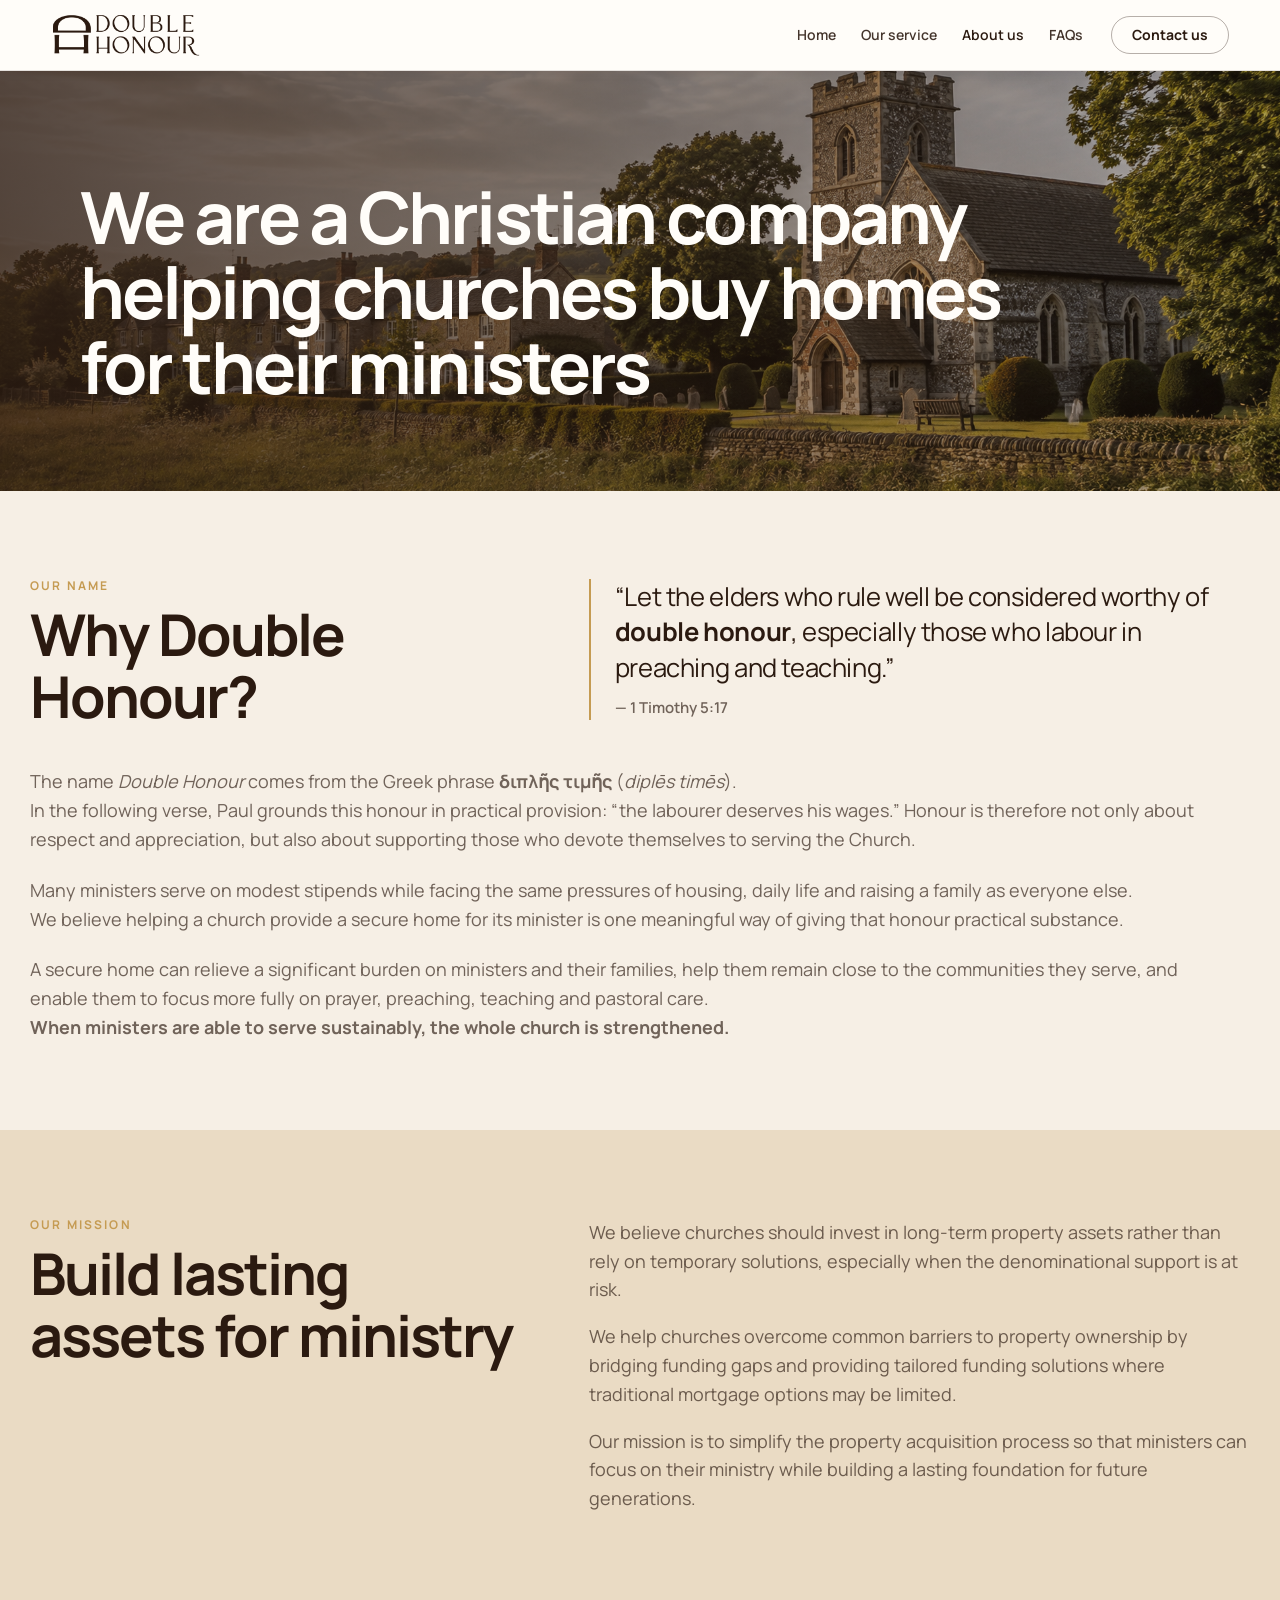
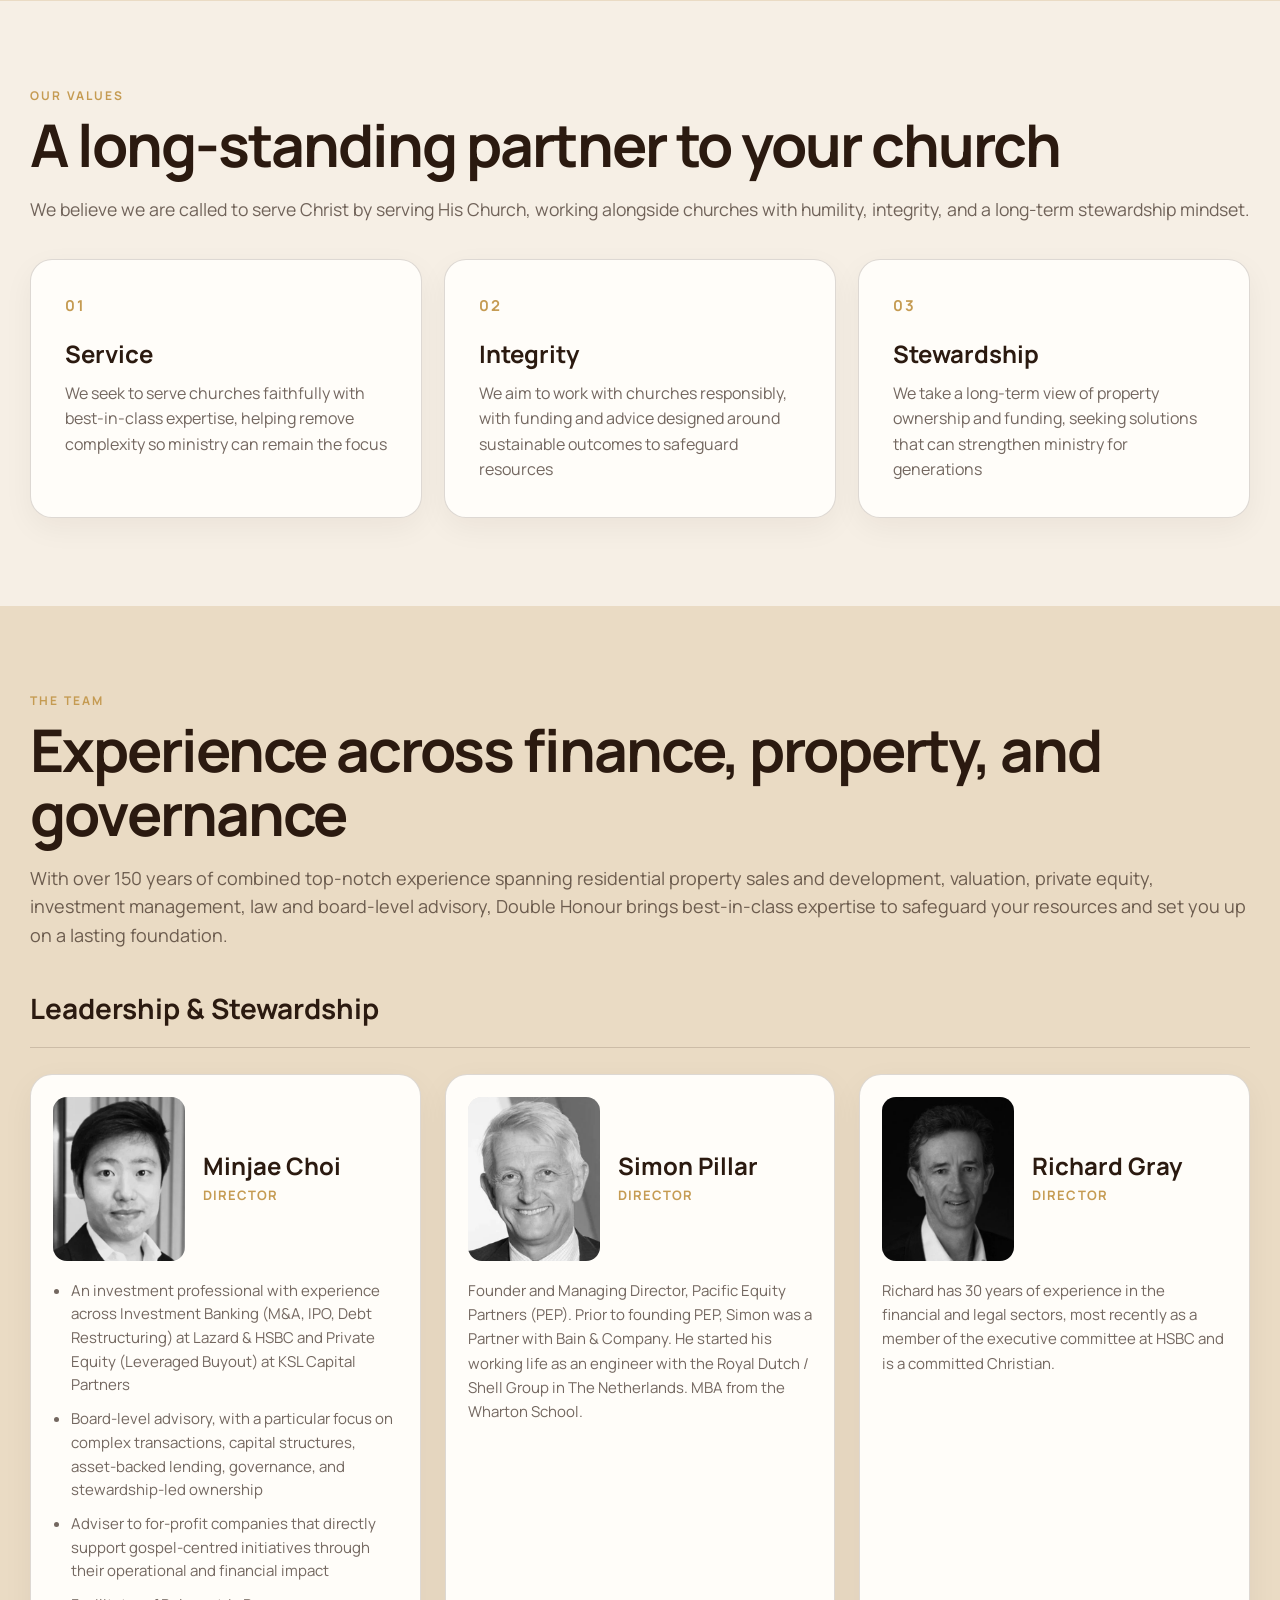
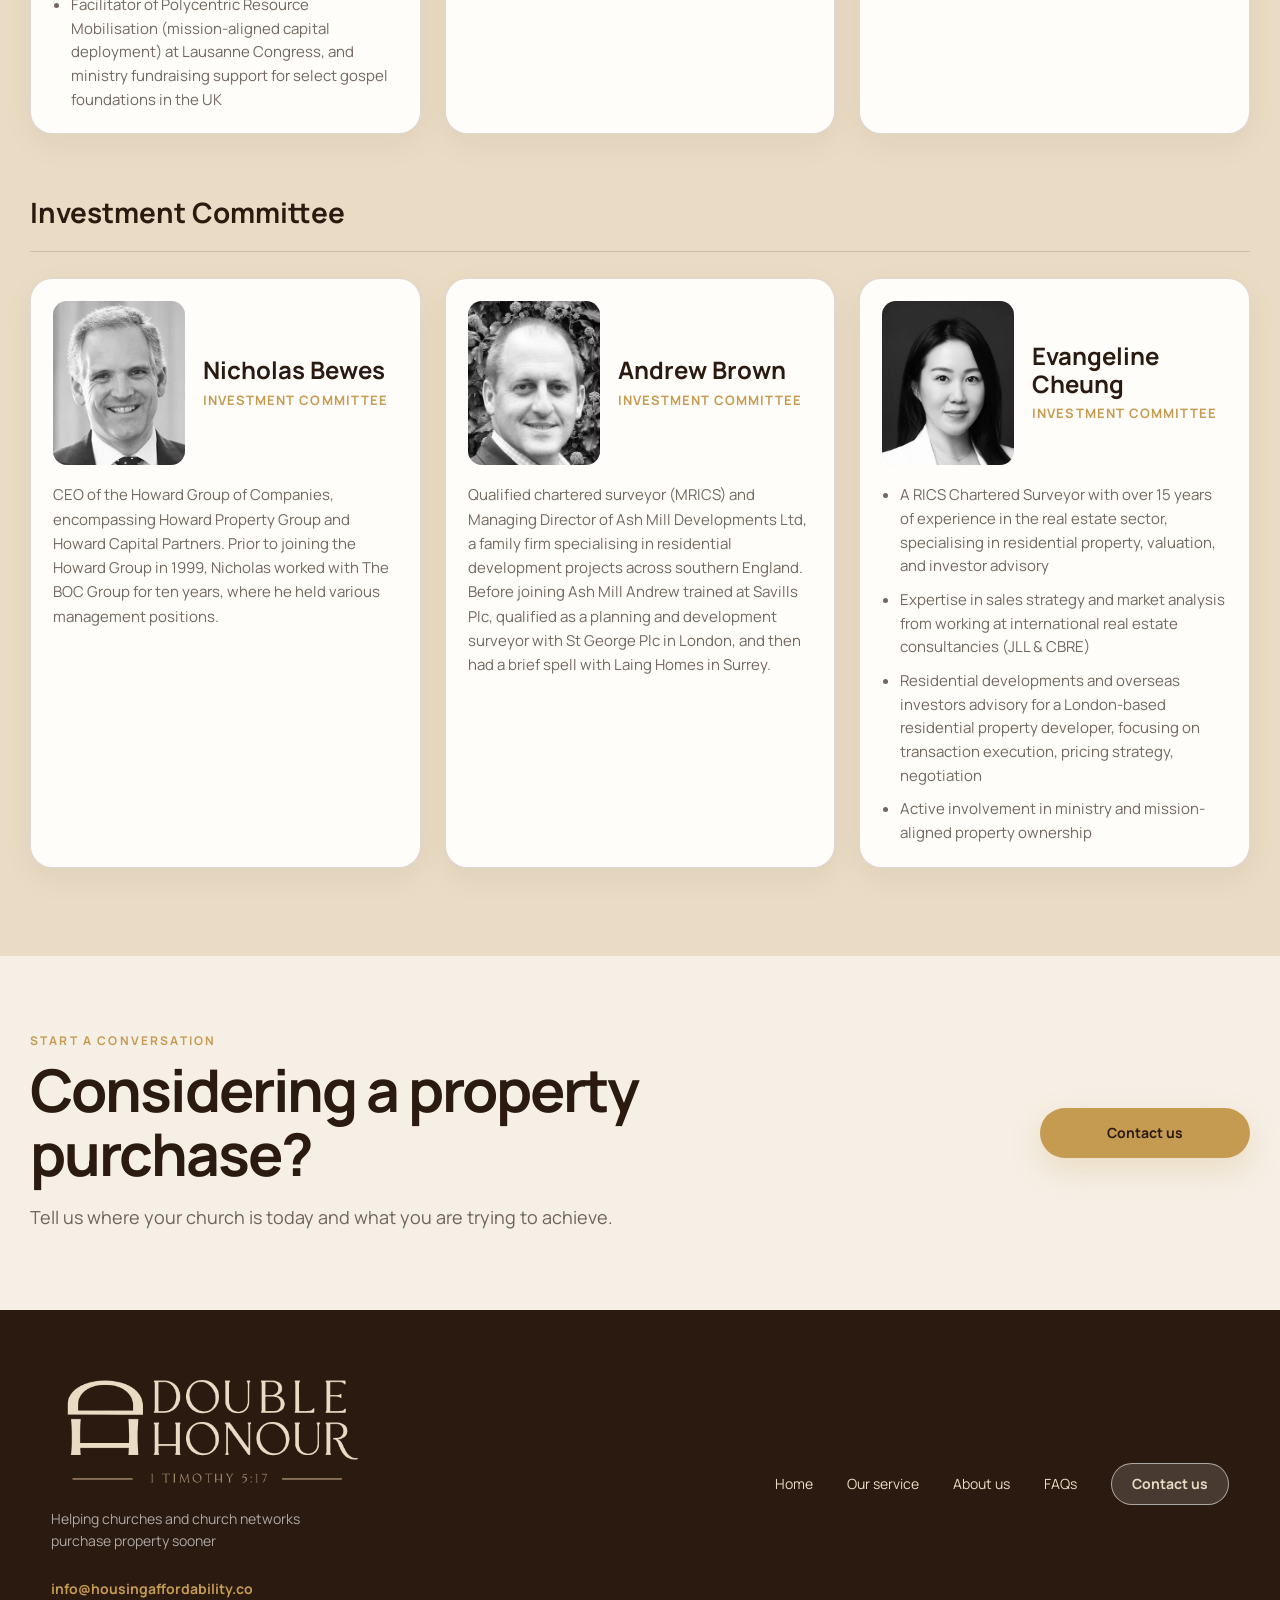
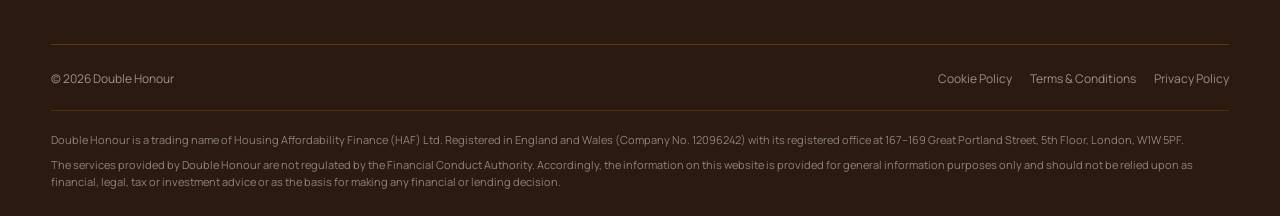
==== commit 1ceece0a: "Add files via upload" ====
--- a/about.html
+++ b/about.html
@@ -14,7 +14,7 @@
   <a class="skip-link" href="#main">Skip to content</a>
   <header class="site-header">
     <div class="shell header-inner">
-      <a class="brand" href="index.html" aria-label="Double Honour home"><img class="brand-mark" src="assets/double-honour-light.png" alt="Double Honour"></a>
+      <a class="brand" href="index.html" aria-label="Double Honour home"><img class="brand-mark" src="assets/double-honour-dark.png" alt="Double Honour"></a>
       <nav class="desktop-nav" aria-label="Primary navigation">
         <a href="index.html">Home</a>
         <a href="our-service.html">Our service</a>
--- a/styles.css
+++ b/styles.css
@@ -1641,3 +1641,169 @@
     display: none !important;
   }
 }
+
+
+/* v44 — based strictly on v41 static content layout.
+   Only the persistent top navigation and bottom footer expand with viewport width. */
+:root {
+  --edge-layer-total-gutter: clamp(64px, 8vw, 220px);
+}
+
+/* Persistent, identical coloured navigation bar on every standard page. */
+.site-header,
+.site-header.on-light {
+  position: fixed;
+  inset: 0 0 auto;
+  z-index: 1000;
+  color: var(--cream);
+  background: var(--brown);
+  border-bottom: 1px solid rgba(255,255,255,.18);
+  box-shadow: 0 2px 14px rgba(43,26,16,.08);
+}
+
+/* Keep the header controls consistent even on pages previously marked on-light. */
+.site-header.on-light .menu-button {
+  border-color: rgba(255,255,255,.5);
+}
+.site-header.on-light .menu-button span {
+  background: var(--cream);
+}
+.site-header.on-light .button-small {
+  color: var(--cream);
+  background: rgba(255,255,255,.14);
+  border-color: rgba(255,255,255,.55);
+}
+.site-header.on-light .button-small:hover {
+  color: var(--brown);
+  background: var(--cream);
+}
+
+/* Header and footer alone use the wider responsive shell. All body content stays v41-static. */
+.site-header .header-inner,
+.site-footer > .shell,
+.thanks-legal-footer > .shell {
+  width: calc(100% - var(--edge-layer-total-gutter));
+  max-width: none;
+  margin-inline: auto;
+}
+
+/* Fixed navigation should not cover anchored sections when jumping within a page. */
+html {
+  scroll-padding-top: 112px;
+}
+
+@media (max-width: 720px) {
+  .site-header .header-inner,
+  .site-footer > .shell,
+  .thanks-legal-footer > .shell {
+    width: calc(100% - 32px);
+  }
+  html {
+    scroll-padding-top: 92px;
+  }
+}
+
+/* v45 — 30 Sep 2026: cream persistent header across all pages.
+   Keeps the v44/v41 static body layout and responsive edge-layer behaviour unchanged. */
+.site-header,
+.site-header.on-light {
+  color: var(--brown);
+  background: var(--cream);
+  border-bottom: 1px solid rgba(43,26,16,.16);
+  box-shadow: 0 2px 14px rgba(43,26,16,.08);
+}
+
+.site-header .desktop-nav a,
+.site-header.on-light .desktop-nav a {
+  color: var(--brown);
+}
+
+.site-header .menu-button,
+.site-header.on-light .menu-button {
+  border-color: rgba(43,26,16,.38);
+}
+.site-header .menu-button span,
+.site-header.on-light .menu-button span {
+  background: var(--brown);
+}
+
+.site-header .button-small,
+.site-header.on-light .button-small {
+  color: var(--brown);
+  background: rgba(255,255,255,.18);
+  border-color: rgba(43,26,16,.38);
+}
+.site-header .button-small:hover,
+.site-header.on-light .button-small:hover {
+  color: var(--cream);
+  background: var(--brown);
+  border-color: var(--brown);
+}
+
+/* v47 — 30 Sep 2026: slimmer very-light-cream persistent header across all pages.
+   Uses the website's existing light cream (#FFFDF9), while keeping the v41 static body layout plus the v44 responsive header/footer width behaviour. */
+.site-header,
+.site-header.on-light {
+  color: var(--brown);
+  background: #FFFDF9;
+  border-bottom: 1px solid rgba(43,26,16,.12);
+  box-shadow: 0 2px 10px rgba(43,26,16,.06);
+}
+
+.site-header .header-inner,
+.site-header.on-light .header-inner {
+  height: 70px;
+}
+
+.site-header .brand-mark,
+.site-header.on-light .brand-mark {
+  width: 150px;
+}
+
+.site-header .desktop-nav a,
+.site-header.on-light .desktop-nav a {
+  color: var(--brown);
+}
+
+.site-header .menu-button,
+.site-header.on-light .menu-button {
+  border-color: rgba(43,26,16,.32);
+}
+.site-header .menu-button span,
+.site-header.on-light .menu-button span {
+  background: var(--brown);
+}
+
+.site-header .button-small,
+.site-header.on-light .button-small {
+  min-height: 38px;
+  color: var(--brown);
+  background: transparent;
+  border-color: rgba(43,26,16,.34);
+}
+.site-header .button-small:hover,
+.site-header.on-light .button-small:hover {
+  color: #FFFFFF;
+  background: var(--brown);
+  border-color: var(--brown);
+}
+
+html {
+  scroll-padding-top: 88px;
+}
+
+@media (max-width: 720px) {
+  .site-header .header-inner,
+  .site-header.on-light .header-inner {
+    height: 64px;
+  }
+
+  .site-header .brand-mark,
+  .site-header.on-light .brand-mark {
+    width: 138px;
+  }
+
+  html {
+    scroll-padding-top: 80px;
+  }
+}
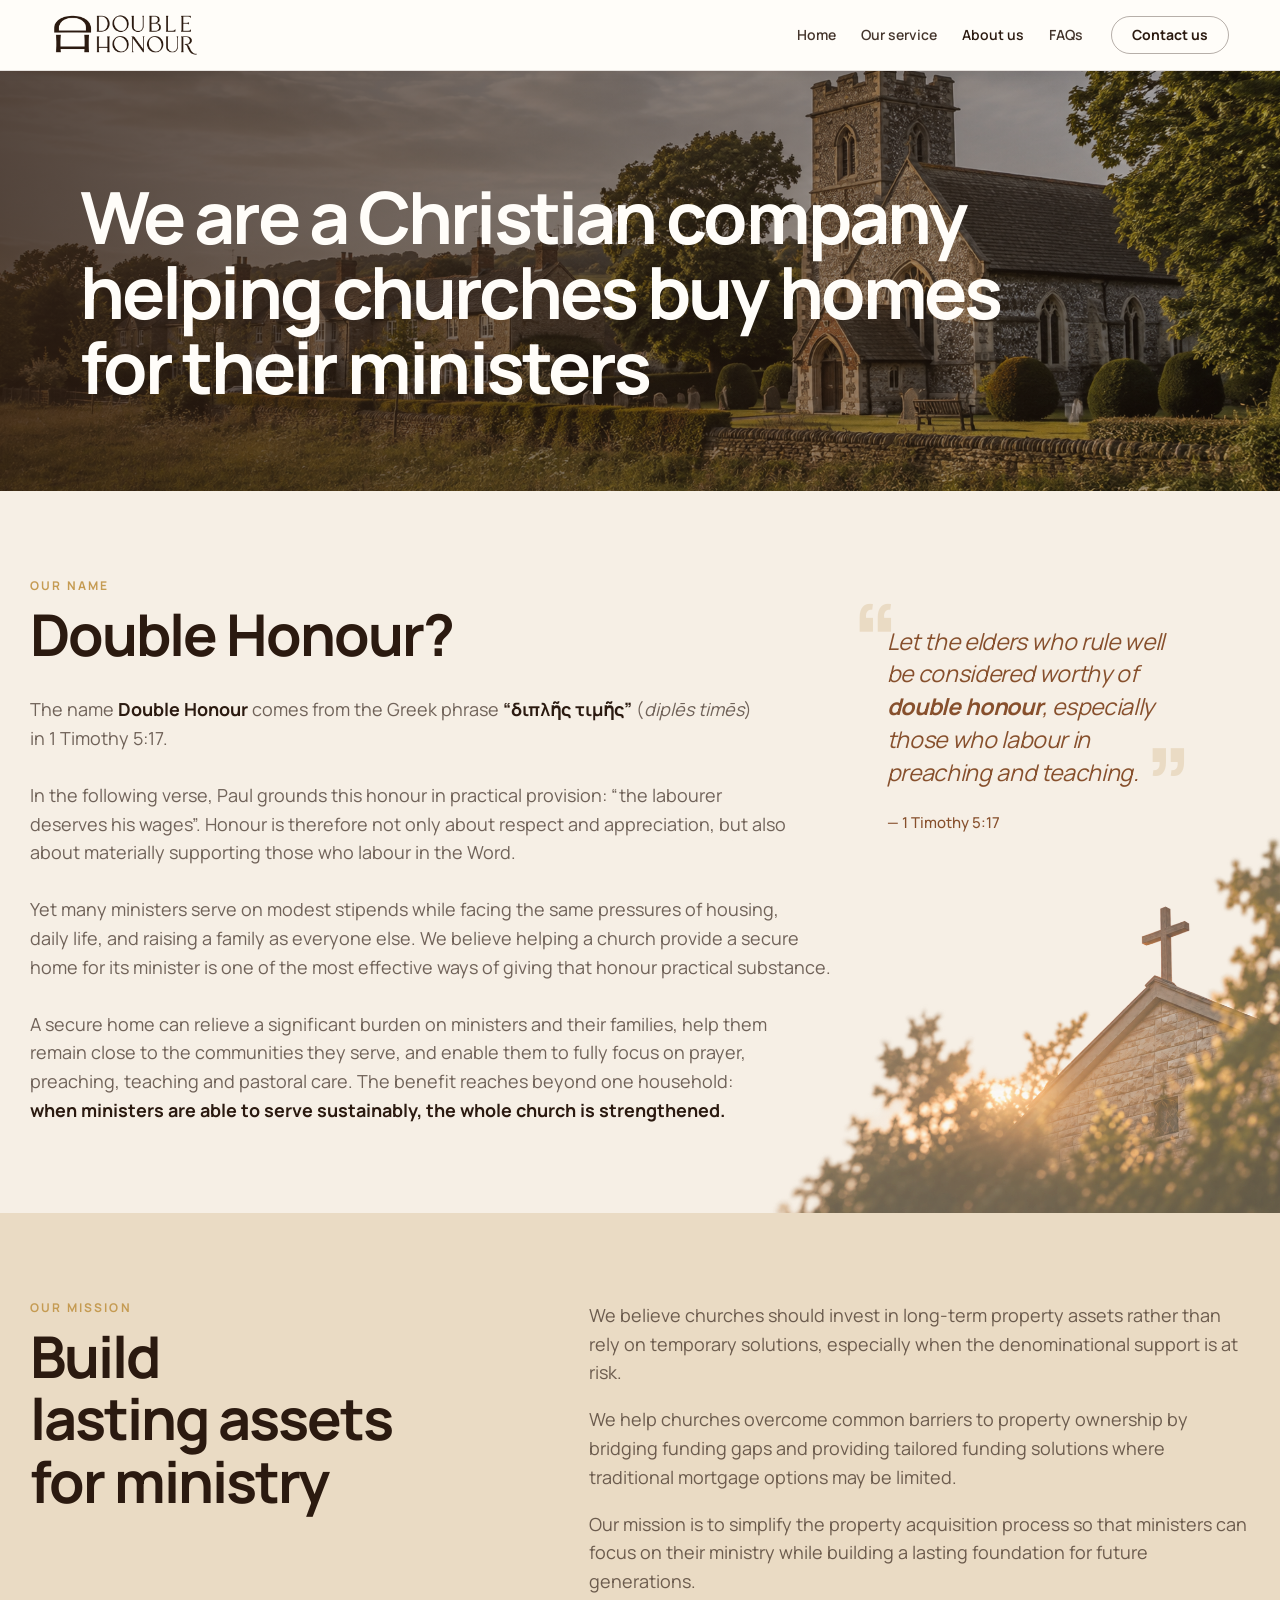
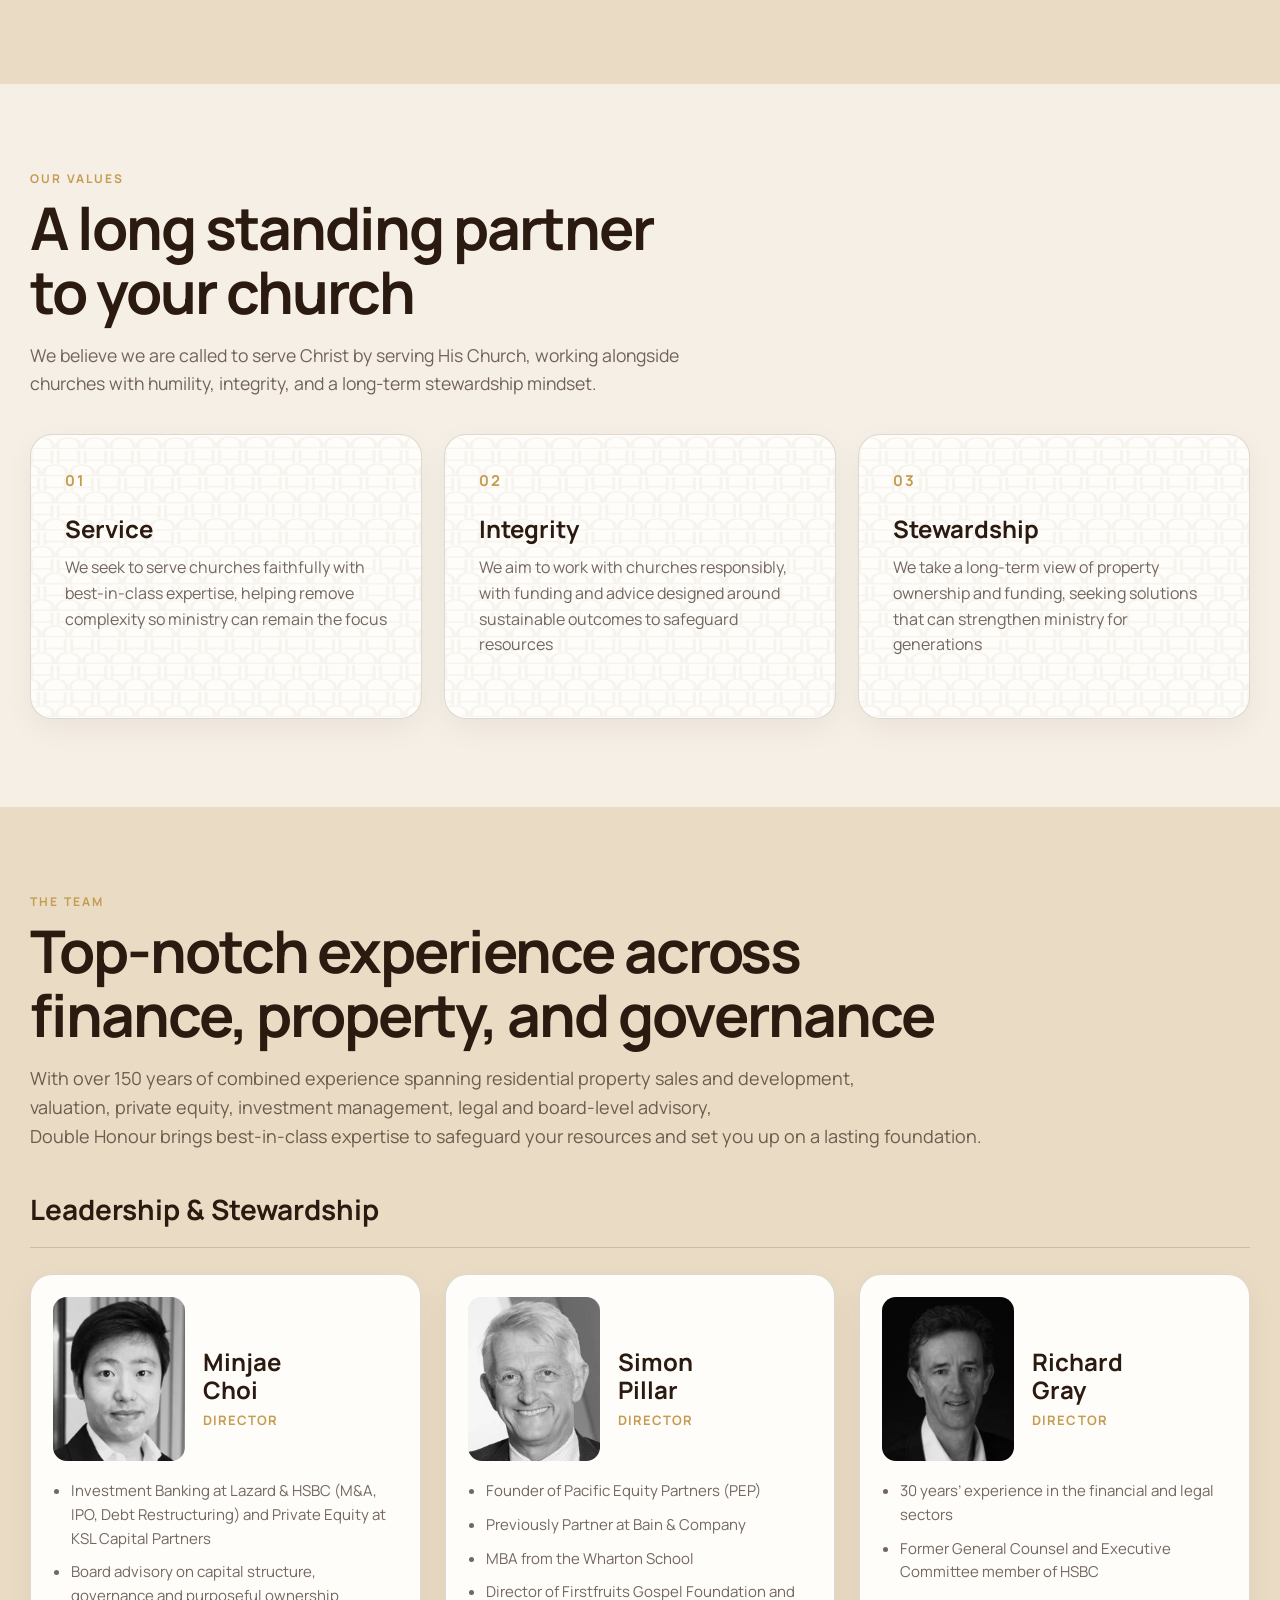
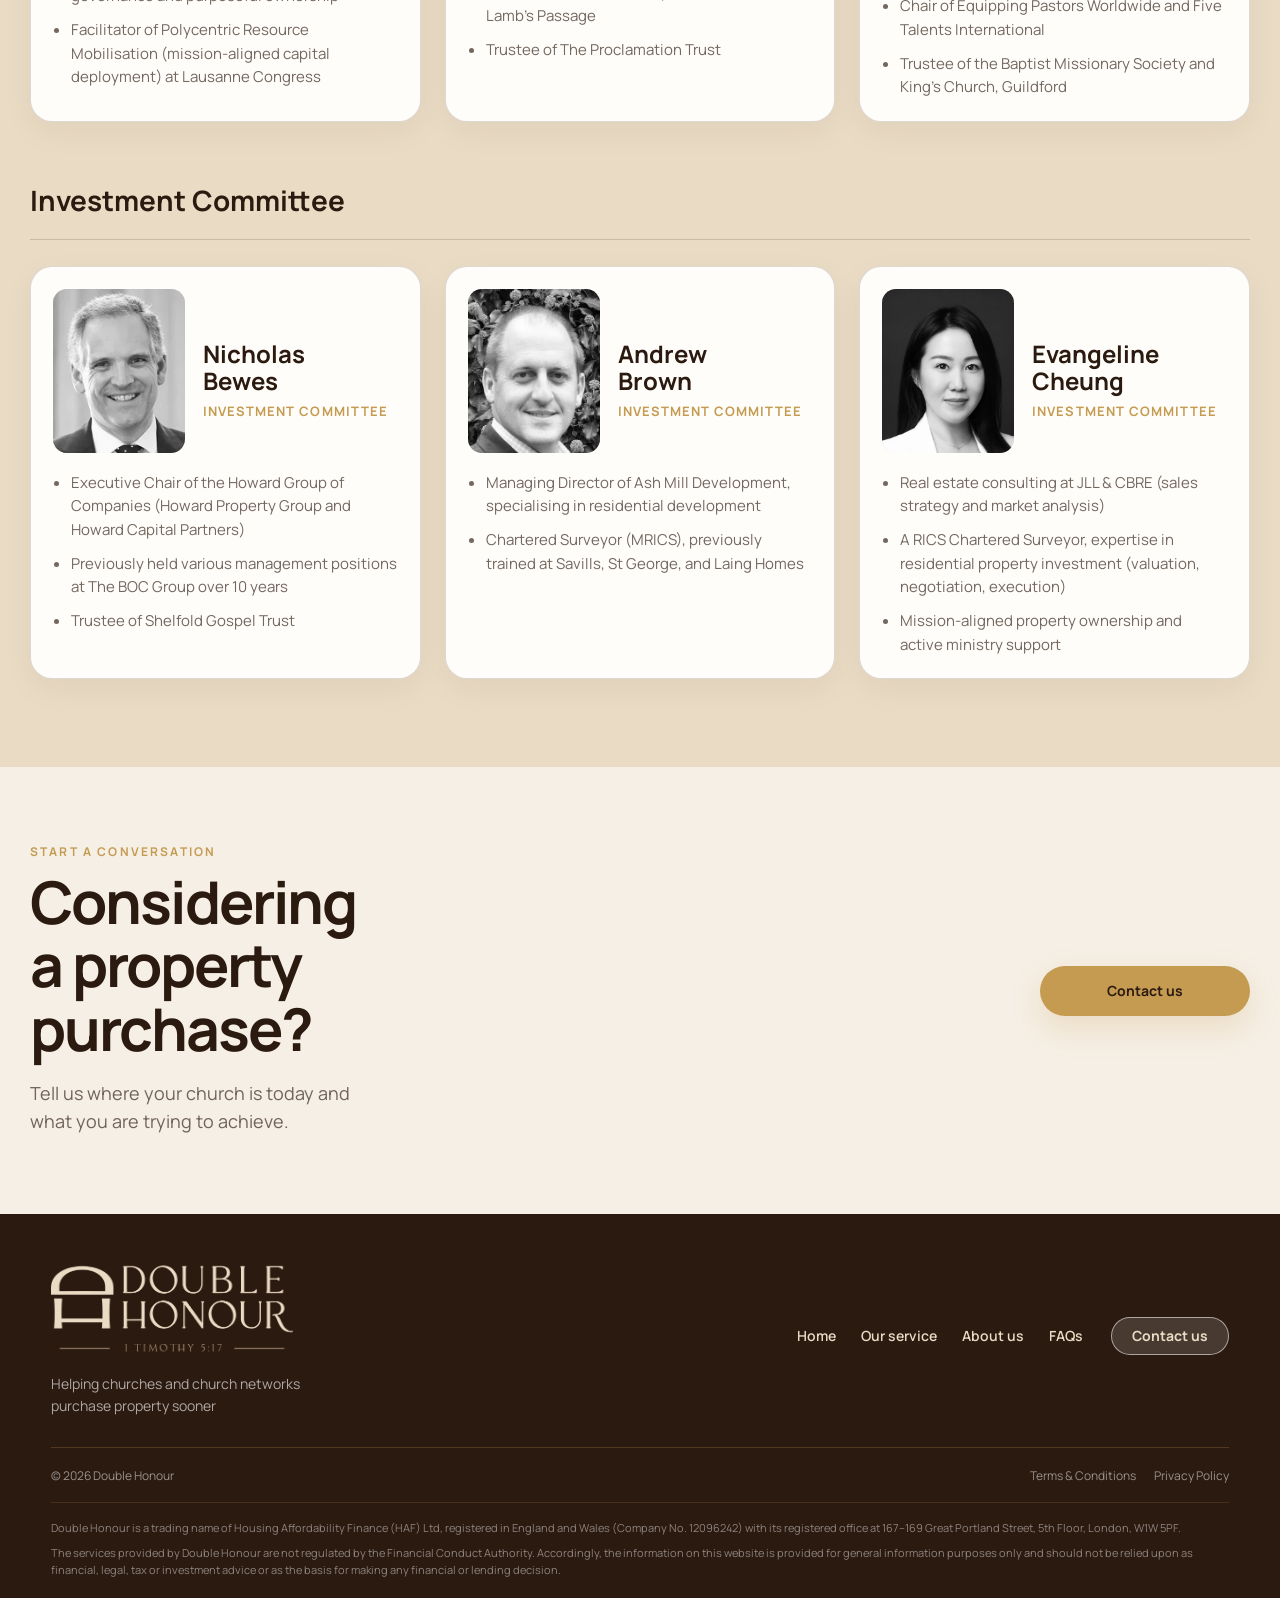
==== commit 52fbcee8: "Add files via upload" ====
--- a/about.html
+++ b/about.html
@@ -1,219 +1,189 @@
-<!doctype html>
+<!DOCTYPE html>
+
 <html lang="en">
 <head>
-  <meta charset="utf-8">
-  <meta name="viewport" content="width=device-width, initial-scale=1">
-  <meta name="description" content="Learn about Double Honour, our mission, values and the team supporting churches with property funding and acquisition.">
-  <title>Double Honour</title>
-  <link rel="preconnect" href="https://fonts.googleapis.com">
-  <link rel="preconnect" href="https://fonts.gstatic.com" crossorigin>
-  <link href="https://fonts.googleapis.com/css2?family=Manrope:wght@400;500;600;700&display=swap" rel="stylesheet">
-  <link rel="stylesheet" href="styles.css">
+<meta charset="utf-8"/>
+<meta content="width=device-width, initial-scale=1" name="viewport"/>
+<meta content="Learn about Double Honour, our mission, values and the team supporting churches with property funding and acquisition." name="description"/>
+<title>Double Honour</title>
+<link href="https://fonts.googleapis.com" rel="preconnect"/>
+<link crossorigin="" href="https://fonts.gstatic.com" rel="preconnect"/>
+<link href="https://fonts.googleapis.com/css2?family=Manrope:wght@400;500;600;700&amp;display=swap" rel="stylesheet"/>
+<link href="styles.css" rel="stylesheet"/>
 </head>
 <body>
-  <a class="skip-link" href="#main">Skip to content</a>
-  <header class="site-header">
-    <div class="shell header-inner">
-      <a class="brand" href="index.html" aria-label="Double Honour home"><img class="brand-mark" src="assets/double-honour-dark.png" alt="Double Honour"></a>
-      <nav class="desktop-nav" aria-label="Primary navigation">
-        <a href="index.html">Home</a>
-        <a href="our-service.html">Our service</a>
-        <a href="about.html" aria-current="page">About us</a>
-        <a href="faq.html">FAQs</a>
-      </nav>
-      <a class="button button-small desktop-contact" href="contact.html">Contact us</a>
-      <button class="menu-button" type="button" aria-expanded="false" aria-controls="mobile-menu" aria-label="Open navigation"><span></span><span></span><span></span></button>
-    </div>
-    <div class="mobile-menu" id="mobile-menu" hidden>
-      <nav aria-label="Mobile navigation">
-        <a href="index.html">Home</a>
-        <a href="our-service.html">Our service</a>
-        <a href="about.html" aria-current="page">About us</a>
-        <a href="faq.html">FAQs</a>
-        <a href="contact.html">Contact us</a>
-      </nav>
-    </div>
-  </header>
-
-  <main id="main">
-    <section class="inner-hero about">
-      <div class="inner-hero-image" role="img" aria-label="A church and village landscape in the British countryside"></div>
-      <div class="inner-hero-shade"></div>
-      <div class="shell inner-hero-content">
-        <h1 class="about-hero-title"><span>We are a Christian company</span><span>helping churches buy homes</span><span>for their ministers</span></h1>
-      </div>
-    </section>
-
-    <section class="section paper" id="our-name">
-      <div class="shell about-name-layout">
-        <div class="about-name-title">
-          <p class="eyebrow">Our name</p>
-          <h2>Why Double Honour?</h2>
-        </div>
-        <blockquote class="about-name-verse">
-          <p>“Let the elders who rule well be considered worthy of <strong>double honour</strong>, especially those who labour in preaching and teaching.”</p>
-          <cite>— 1 Timothy 5:17</cite>
-        </blockquote>
-        <div class="about-copy about-name-body">
-          <p>The name <em>Double Honour</em> comes from the Greek phrase <strong>διπλῆς τιμῆς</strong> (<em>diplēs timēs</em>).<br class="desktop-br">In the following verse, Paul grounds this honour in practical provision: “the labourer deserves his wages.” Honour is therefore not only about respect and appreciation, but also about supporting those who devote themselves to serving the Church.</p>
-          <p>Many ministers serve on modest stipends while facing the same pressures of housing, daily life and raising a family as everyone else.<br class="desktop-br">We believe helping a church provide a secure home for its minister is one meaningful way of giving that honour practical substance.</p>
-          <p>A secure home can relieve a significant burden on ministers and their families, help them remain close to the communities they serve, and enable them to focus more fully on prayer, preaching, teaching and pastoral care.<br class="desktop-br"><strong>When ministers are able to serve sustainably, the whole church is strengthened.</strong></p>
-        </div>
-      </div>
-    </section>
-
-    <section class="section cream" id="mission">
-      <div class="shell about-grid">
-        <div>
-          <p class="eyebrow">Our mission</p>
-          <h2>Build lasting assets for ministry</h2>
-        </div>
-        <div class="about-copy">
-          <p>We believe churches should invest in long-term property assets rather than rely on temporary solutions, especially when the denominational support is at risk.</p>
-          <p>We help churches overcome common barriers to property ownership by bridging funding gaps and providing tailored funding solutions where traditional mortgage options may be limited.</p>
-          <p>Our mission is to simplify the property acquisition process so that ministers can focus on their ministry while building a lasting foundation for future generations.</p>
-        </div>
-      </div>
-    </section>
-
-    <section class="section paper" id="values">
-      <div class="shell">
-        <div class="section-heading about-wide-heading">
-          <p class="eyebrow">Our values</p>
-          <h2>A long-standing partner to your church</h2>
-          <p class="about-values-one-line">We believe we are called to serve Christ by serving His Church, working alongside churches with humility, integrity, and a long-term stewardship mindset.</p>
-        </div>
-        <div class="values-grid">
-          <article class="value-card">
-            <span>01</span>
-            <h3>Service</h3>
-            <p>We seek to serve churches faithfully with best-in-class expertise, helping remove complexity so ministry can remain the focus</p>
-          </article>
-          <article class="value-card">
-            <span>02</span>
-            <h3>Integrity</h3>
-            <p>We aim to work with churches responsibly, with funding and advice designed around sustainable outcomes to safeguard resources</p>
-          </article>
-          <article class="value-card">
-            <span>03</span>
-            <h3>Stewardship</h3>
-            <p>We take a long-term view of property ownership and funding, seeking solutions that can strengthen ministry for generations</p>
-          </article>
-        </div>
-      </div>
-    </section>
-
-    <section class="team-section" id="team">
-      <div class="shell">
-        <div class="section-heading about-wide-heading">
-          <p class="eyebrow">The team</p>
-          <h2>Experience across finance, property, and governance</h2>
-          <p>With over 150 years of combined top-notch experience spanning residential property sales and development, valuation, private equity, investment management, law and board-level advisory, Double Honour brings best-in-class expertise to safeguard your resources and set you up on a lasting foundation.</p>
-        </div>
-
-        <div class="team-group">
-          <div class="team-group-heading"><h3>Leadership &amp; Stewardship</h3></div>
-          <div class="team-grid">
-            <article class="team-card">
-              <div class="team-card-header">
-                <img class="team-photo" src="assets/minjae-choi.webp" alt="Minjae Choi">
-                <div class="team-intro"><h4>Minjae Choi</h4><p class="team-role">Director</p></div>
-              </div>
-              <div class="team-body"><ul class="team-bullets">
-                <li>An investment professional with experience across Investment Banking (M&amp;A, IPO, Debt Restructuring) at Lazard &amp; HSBC and Private Equity (Leveraged Buyout) at KSL Capital Partners</li>
-                <li>Board-level advisory, with a particular focus on complex transactions, capital structures, asset-backed lending, governance, and stewardship-led ownership</li>
-                <li>Adviser to for-profit companies that directly support gospel-centred initiatives through their operational and financial impact</li>
-                <li>Facilitator of Polycentric Resource Mobilisation (mission-aligned capital deployment) at Lausanne Congress, and ministry fundraising support for select gospel foundations in the UK</li>
-              </ul></div>
-            </article>
-            <article class="team-card">
-              <div class="team-card-header">
-                <img class="team-photo" src="assets/simon-pillar.webp" alt="Simon Pillar">
-                <div class="team-intro"><h4>Simon Pillar</h4><p class="team-role">Director</p></div>
-              </div>
-              <div class="team-body"><p>Founder and Managing Director, Pacific Equity Partners (PEP). Prior to founding PEP, Simon was a Partner with Bain &amp; Company. He started his working life as an engineer with the Royal Dutch / Shell Group in The Netherlands. MBA from the Wharton School.</p></div>
-            </article>
-            <article class="team-card">
-              <div class="team-card-header">
-                <img class="team-photo" src="assets/richard-gray.webp" alt="Richard Gray">
-                <div class="team-intro"><h4>Richard Gray</h4><p class="team-role">Director</p></div>
-              </div>
-              <div class="team-body"><p>Richard has 30 years of experience in the financial and legal sectors, most recently as a member of the executive committee at HSBC and is a committed Christian.</p></div>
-            </article>
-          </div>
-        </div>
-
-        <div class="team-group">
-          <div class="team-group-heading"><h3>Investment Committee</h3></div>
-          <div class="team-grid">
-            <article class="team-card">
-              <div class="team-card-header">
-                <img class="team-photo" src="assets/nicholas-bewes.webp" alt="Nicholas Bewes">
-                <div class="team-intro"><h4>Nicholas Bewes</h4><p class="team-role">Investment Committee</p></div>
-              </div>
-              <div class="team-body"><p>CEO of the Howard Group of Companies, encompassing Howard Property Group and Howard Capital Partners. Prior to joining the Howard Group in 1999, Nicholas worked with The BOC Group for ten years, where he held various management positions.</p></div>
-            </article>
-            <article class="team-card">
-              <div class="team-card-header">
-                <img class="team-photo" src="assets/andrew-brown.webp" alt="Andrew Brown">
-                <div class="team-intro"><h4>Andrew Brown</h4><p class="team-role">Investment Committee</p></div>
-              </div>
-              <div class="team-body"><p>Qualified chartered surveyor (MRICS) and Managing Director of Ash Mill Developments Ltd, a family firm specialising in residential development projects across southern England. Before joining Ash Mill Andrew trained at Savills Plc, qualified as a planning and development surveyor with St George Plc in London, and then had a brief spell with Laing Homes in Surrey.</p></div>
-            </article>
-            <article class="team-card">
-              <div class="team-card-header">
-                <img class="team-photo" src="assets/evangeline-cheung.jpg" alt="Evangeline Cheung">
-                <div class="team-intro"><h4>Evangeline Cheung</h4><p class="team-role">Investment Committee</p></div>
-              </div>
-              <div class="team-body"><ul class="team-bullets">
-                <li>A RICS Chartered Surveyor with over 15 years of experience in the real estate sector, specialising in residential property, valuation, and investor advisory</li>
-                <li>Expertise in sales strategy and market analysis from working at international real estate consultancies (JLL &amp; CBRE)</li>
-                <li>Residential developments and overseas investors advisory for a London-based residential property developer, focusing on transaction execution, pricing strategy, negotiation</li>
-                <li>Active involvement in ministry and mission-aligned property ownership</li>
-              </ul></div>
-            </article>
-          </div>
-        </div>
-      </div>
-    </section>
-
-    <section class="contact-section about-contact-section">
-      <div class="shell contact-grid">
-        <div><p class="eyebrow">Start a conversation</p><h2>Considering a property purchase?</h2><p>Tell us where your church is today and what you are trying to achieve.</p></div>
-        <div class="contact-actions"><a class="button" href="contact.html">Contact us</a></div>
-      </div>
-    </section>
-  </main>
-
-  <footer class="site-footer">
-    <div class="shell footer-top">
-      <div class="footer-brand">
-        <img class="footer-brand-mark" src="assets/double-honour-light-message.png" alt="Double Honour">
-        <p>Helping churches and church networks<br class="desktop-br">purchase property sooner</p>
-        <a class="footer-contact" href="mailto:info@housingaffordability.co">info@housingaffordability.co</a>
-      </div>
-      <div class="footer-links">
-        <a href="index.html">Home</a>
-        <a href="our-service.html">Our service</a>
-        <a href="about.html">About us</a>
-        <a href="faq.html">FAQs</a>
-        <a class="button button-small footer-contact-button" href="contact.html">Contact us</a>
-      </div>
-    </div>
-    <div class="shell footer-bottom">
-      <span>© <span data-year></span> Double Honour</span>
-      <div class="footer-legal">
-        <a href="cookie-policy.html">Cookie Policy</a>
-        <a href="terms-and-conditions.html">Terms &amp; Conditions</a>
-        <a href="privacy-policy.html">Privacy Policy</a>
-      </div>
-    </div>
-
-    <div class="shell footer-notices" aria-label="Company and regulatory information">
-      <p>Double Honour is a trading name of Housing Affordability Finance (HAF) Ltd. Registered in England and Wales (Company No. 12096242) with its registered office at 167–169 Great Portland Street, 5th Floor, London, W1W 5PF.</p>
-      <p>The services provided by Double Honour are not regulated by the Financial Conduct Authority. Accordingly, the information on this website is provided for general information purposes only and should not be relied upon as financial, legal, tax or investment advice or as the basis for making any financial or lending decision.</p>
-    </div>
-  </footer>
-  <script src="script.js"></script>
+<a class="skip-link" href="#main">Skip to content</a>
+<header class="site-header">
+<div class="shell header-inner">
+<a aria-label="Double Honour home" class="brand" href="index.html"><img alt="Double Honour" class="brand-mark" src="assets/double-honour-dark.png"/></a>
+<nav aria-label="Primary navigation" class="desktop-nav">
+<a href="index.html">Home</a>
+<a href="our-service.html">Our service</a>
+<a aria-current="page" href="about.html">About us</a>
+<a href="faq.html">FAQs</a>
+</nav>
+<a class="button button-small desktop-contact" href="contact.html">Contact us</a>
+<button aria-controls="mobile-menu" aria-expanded="false" aria-label="Open navigation" class="menu-button" type="button"><span></span><span></span><span></span></button>
+</div>
+<div class="mobile-menu" hidden="" id="mobile-menu">
+<nav aria-label="Mobile navigation">
+<a href="index.html">Home</a>
+<a href="our-service.html">Our service</a>
+<a aria-current="page" href="about.html">About us</a>
+<a href="faq.html">FAQs</a>
+<a href="contact.html">Contact us</a>
+</nav>
+</div>
+</header>
+<main id="main">
+<section class="inner-hero about">
+<div aria-label="A church and village landscape in the British countryside" class="inner-hero-image" role="img"></div>
+<div class="inner-hero-shade"></div>
+<div class="shell inner-hero-content">
+<h1 class="about-hero-title"><span>We are a Christian company</span><span>helping churches buy homes</span><span>for their ministers</span></h1>
+</div>
+</section>
+<section class="section paper" id="our-name">
+<img class="about-name-church" src="assets/about-name-church.png" alt="" aria-hidden="true"/>
+<div class="shell about-name-layout">
+<div class="about-name-title">
+<p class="eyebrow">Our name</p>
+<h2>Double Honour?</h2>
+</div>
+<blockquote class="about-name-verse"><p><span class="about-quote-line">Let the elders who rule well</span> <span class="about-quote-line">be considered worthy of</span> <span class="about-quote-line"><strong>double honour</strong>, especially</span> <span class="about-quote-line">those who labour in</span> <span class="about-quote-line about-verse-ending">preaching and teaching.<span class="about-quote-close" aria-hidden="true">”</span></span></p><cite>— 1 Timothy 5:17</cite></blockquote>
+<div class="about-copy about-name-body"><p>The name <strong>Double Honour</strong> comes from the Greek phrase <strong>“διπλῆς τιμῆς”</strong> (<em>diplēs timēs</em>) <br class="desktop-br"/>in 1 Timothy 5:17.</p><p>In the following verse, Paul grounds this honour in practical provision: “the labourer deserves his wages”. Honour is therefore not only about respect and appreciation, but also about materially supporting those who labour in the Word.</p><p class="about-name-three-lines"><span class="about-name-body-line">Yet many ministers serve on modest stipends while facing the same pressures of housing,</span> <span class="about-name-body-line">daily life, and raising a family as everyone else. We believe helping a church provide a secure</span> <span class="about-name-body-line">home for its minister is one of the most effective ways of giving that honour practical substance.</span></p><p>A secure home can relieve a significant burden on ministers and their families, help them remain close to the communities they serve, and enable them to fully focus on prayer, preaching, teaching and pastoral care. The benefit reaches beyond one household: <br class="desktop-br"/><strong>when ministers are able to serve sustainably, the whole church is strengthened.</strong></p></div>
+</div>
+</section>
+<section class="section cream" id="mission">
+<div class="shell about-grid">
+<div>
+<p class="eyebrow">Our mission</p>
+<h2>Build<br class="desktop-br"/>lasting assets<br class="desktop-br"/>for ministry</h2>
+</div>
+<div class="about-copy">
+<p>We believe churches should invest in long-term property assets rather than rely on temporary solutions, especially when the denominational support is at risk.</p>
+<p>We help churches overcome common barriers to property ownership by bridging funding gaps and providing tailored funding solutions where traditional mortgage options may be limited.</p>
+<p>Our mission is to simplify the property acquisition process so that ministers can focus on their ministry while building a lasting foundation for future generations.</p>
+</div>
+</div>
+</section>
+<section class="section paper" id="values">
+<div class="shell">
+<div class="section-heading about-wide-heading">
+<p class="eyebrow">Our values</p>
+<h2>A long standing partner<br class="desktop-br"/>to your church</h2>
+<p class="about-values-one-line">We believe we are called to serve Christ by serving His Church, working alongside <br class="desktop-br"/>churches with humility, integrity, and a long-term stewardship mindset.</p>
+</div>
+<div class="values-grid">
+<article class="value-card"><span>01</span>
+<h3>Service</h3>
+<p>We seek to serve churches faithfully with best-in-class expertise, helping remove complexity so ministry can remain the focus</p>
+</article>
+<article class="value-card"><span>02</span>
+<h3>Integrity</h3>
+<p>We aim to work with churches responsibly, with funding and advice designed around sustainable outcomes to safeguard resources</p>
+</article>
+<article class="value-card"><span>03</span>
+<h3>Stewardship</h3>
+<p>We take a long-term view of property ownership and funding, seeking solutions that can strengthen ministry for generations</p>
+</article>
+</div>
+</div>
+</section>
+<section class="team-section" id="team">
+<div class="shell">
+<div class="section-heading about-wide-heading">
+<p class="eyebrow">The team</p>
+<h2>Top-notch experience across<br class="desktop-br"/>finance, property, and governance</h2>
+<p>With over 150 years of combined experience spanning residential property sales and development,<br class="desktop-br"/>valuation, private equity, investment management, legal and board-level advisory,<br class="desktop-br"/>Double Honour brings best-in-class expertise to safeguard your resources and set you up on a lasting foundation.</p>
+</div>
+<div class="team-group">
+<div class="team-group-heading"><h3>Leadership &amp; Stewardship</h3></div>
+<div class="team-grid">
+<article class="team-card">
+<div class="team-card-header">
+<img alt="Minjae Choi" class="team-photo" src="assets/minjae-choi.webp"/>
+<div class="team-intro"><h4><span class="team-name-line">Minjae</span> <span class="team-name-line">Choi</span></h4><p class="team-role">Director</p></div>
+</div>
+<div class="team-body"><ul class="team-bullets"><li>Investment Banking at Lazard &amp; HSBC (M&amp;A, IPO, Debt Restructuring) and Private Equity at KSL Capital Partners</li><li>Board advisory on capital structure, governance and purposeful ownership</li><li>Facilitator of Polycentric Resource Mobilisation (mission-aligned capital deployment) at Lausanne Congress</li></ul></div>
+</article>
+<article class="team-card">
+<div class="team-card-header">
+<img alt="Simon Pillar" class="team-photo" src="assets/simon-pillar.webp"/>
+<div class="team-intro"><h4><span class="team-name-line">Simon</span> <span class="team-name-line">Pillar</span></h4><p class="team-role">Director</p></div>
+</div>
+<div class="team-body"><ul class="team-bullets"><li>Founder of Pacific Equity Partners (PEP)</li><li>Previously Partner at Bain &amp; Company</li><li>MBA from the Wharton School</li><li>Director of Firstfruits Gospel Foundation and Lamb’s Passage</li><li>Trustee of The Proclamation Trust</li></ul></div>
+</article>
+<article class="team-card">
+<div class="team-card-header">
+<img alt="Richard Gray" class="team-photo" src="assets/richard-gray.webp"/>
+<div class="team-intro"><h4><span class="team-name-line">Richard</span> <span class="team-name-line">Gray</span></h4><p class="team-role">Director</p></div>
+</div>
+<div class="team-body"><ul class="team-bullets"><li>30 years’ experience in the financial and legal sectors</li><li>Former General Counsel and Executive Committee member of HSBC</li><li>Chair of Equipping Pastors Worldwide and Five Talents International</li><li>Trustee of the Baptist Missionary Society and King’s Church, Guildford</li></ul></div>
+</article>
+</div>
+</div>
+<div class="team-group">
+<div class="team-group-heading"><h3>Investment Committee</h3></div>
+<div class="team-grid">
+<article class="team-card">
+<div class="team-card-header">
+<img alt="Nicholas Bewes" class="team-photo" src="assets/nicholas-bewes.webp"/>
+<div class="team-intro"><h4><span class="team-name-line">Nicholas</span> <span class="team-name-line">Bewes</span></h4><p class="team-role">Investment Committee</p></div>
+</div>
+<div class="team-body"><ul class="team-bullets"><li>Executive Chair of the Howard Group of Companies (Howard Property Group and Howard Capital Partners)</li><li>Previously held various management positions at The BOC Group over 10 years</li><li>Trustee of Shelfold Gospel Trust</li></ul></div>
+</article>
+<article class="team-card">
+<div class="team-card-header">
+<img alt="Andrew Brown" class="team-photo" src="assets/andrew-brown.webp"/>
+<div class="team-intro"><h4><span class="team-name-line">Andrew</span> <span class="team-name-line">Brown</span></h4><p class="team-role">Investment Committee</p></div>
+</div>
+<div class="team-body"><ul class="team-bullets"><li>Managing Director of Ash Mill Development, specialising in residential development</li><li>Chartered Surveyor (MRICS), previously trained at Savills, St George, and Laing Homes</li></ul></div>
+</article>
+<article class="team-card">
+<div class="team-card-header">
+<img alt="Evangeline Cheung" class="team-photo" src="assets/evangeline-cheung.jpg"/>
+<div class="team-intro"><h4><span class="team-name-line">Evangeline</span> <span class="team-name-line">Cheung</span></h4><p class="team-role">Investment Committee</p></div>
+</div>
+<div class="team-body"><ul class="team-bullets"><li>Real estate consulting at JLL &amp; CBRE (sales strategy and market analysis)</li><li>A RICS Chartered Surveyor, expertise in residential property investment (valuation, negotiation, execution)</li><li>Mission-aligned property ownership and active ministry support</li></ul></div>
+</article>
+</div>
+</div>
+</div>
+</section>
+<section class="contact-section about-contact-section">
+<div class="shell contact-grid">
+<div><p class="eyebrow">Start a conversation</p><h2>Considering<br class="desktop-br"/>a property<br class="desktop-br"/>purchase?</h2><p>Tell us where your church is today and<br class="desktop-br"/>what you are trying to achieve.</p></div>
+<div class="contact-actions"><a class="button" href="contact.html">Contact us</a></div>
+</div>
+</section>
+</main>
+<footer class="site-footer">
+<div class="shell footer-top">
+<div class="footer-brand">
+<img alt="Double Honour" class="footer-brand-mark" src="assets/double-honour-light-message.png"/>
+<p>Helping churches and church networks<br class="desktop-br"/>purchase property sooner</p>
+</div>
+<div class="footer-links">
+<a href="index.html">Home</a>
+<a href="our-service.html">Our service</a>
+<a href="about.html">About us</a>
+<a href="faq.html">FAQs</a>
+<a class="button button-small footer-contact-button" href="contact.html">Contact us</a>
+</div>
+</div>
+<div class="shell footer-bottom">
+<span>© <span data-year=""></span> Double Honour</span>
+<div class="footer-legal">
+<a href="terms-and-conditions.html">Terms &amp; Conditions</a>
+<a href="privacy-policy.html">Privacy Policy</a>
+</div>
+</div>
+<div aria-label="Company and regulatory information" class="shell footer-notices">
+<p>Double Honour is a trading name of Housing Affordability Finance (HAF) Ltd, registered in England and Wales (Company No. 12096242) with its registered office at 167–169 Great Portland Street, 5th Floor, London, W1W 5PF.</p>
+<p>The services provided by Double Honour are not regulated by the Financial Conduct Authority. Accordingly, the information on this website is provided for general information purposes only and should not be relied upon as financial, legal, tax or investment advice or as the basis for making any financial or lending decision.</p>
+</div>
+</footer>
+<script src="script.js"></script>
 </body>
 </html>
--- a/styles.css
+++ b/styles.css
@@ -1807,3 +1807,776 @@
     scroll-padding-top: 80px;
   }
 }
+
+/* v48 — 30 Sep 2026 footer/logo/contact refinements on top of v47. */
+.site-footer {
+  padding: 40px 0 20px;
+}
+.footer-top {
+  padding-bottom: 30px;
+}
+.footer-brand-mark {
+  width: 242px;
+  max-width: 100%;
+  margin: 0 0 12px 0;
+}
+.footer-brand p {
+  max-width: 360px;
+  margin: 0;
+}
+.footer-bottom {
+  padding-top: 18px;
+}
+.footer-notices {
+  margin-top: 16px;
+  padding-top: 16px;
+}
+.footer-notices p {
+  max-width: none;
+  width: 100%;
+}
+
+/* On desktop, the footer navigation mirrors the top navigation's right-edge,
+   typography and horizontal spacing. Mobile footer behaviour stays unchanged. */
+@media (min-width: 981px) {
+  .footer-links {
+    gap: 25px;
+    font-size: 14px;
+    font-weight: 600;
+  }
+  .footer-links .footer-contact-button {
+    min-height: 38px;
+    padding-inline: 20px;
+    margin-left: 3px;
+  }
+}
+
+@media (max-width: 720px) {
+  .site-footer {
+    padding-top: 34px;
+  }
+  .footer-top {
+    padding-bottom: 26px;
+  }
+  .footer-brand-mark {
+    width: 242px;
+  }
+}
+
+
+/* v49 — 30 Sep 2026: requested home/service typography and spacing refinements. */
+/* Home — Who we support emphasis only; preserve existing card typography. */
+.support-card-body > p:not(.support-card-purpose) strong {
+  color: inherit;
+  font-weight: 700;
+}
+
+/* Home — Flexible funding panel emphasis. */
+.funding-panel p strong {
+  color: inherit;
+  font-weight: 700;
+}
+
+/* Home — journey copy begins level with the Flexible funding heading. */
+.home-journey-intro {
+  margin-top: 42px;
+}
+.home-journey-intro .gold-emphasis {
+  color: var(--gold);
+  font-weight: 700;
+}
+
+/* Tighten the five-step list so all five steps sit comfortably beside the funding panel. */
+.journey-list li {
+  padding: 13px 0;
+}
+.journey-list li:last-child {
+  border-bottom: 0;
+}
+.journey-list span {
+  font-size: 18px;
+  line-height: 1;
+}
+
+@media (max-width: 980px) {
+  .home-journey-intro {
+    margin-top: 0;
+  }
+}
+
+/* v50 — 30 Sep 2026: Home Our service RHS spacing / divider refinement. */
+@media (min-width: 981px) {
+  /* Mirror the 42px top offset at the bottom so step 05 finishes above the
+     bottom edge by the same amount that the journey copy starts below the
+     top of the Flexible funding panel. */
+  #our-service .journey-panel {
+    padding-bottom: 42px;
+  }
+
+  /* Keep the step dividers to the same visual width as the journey intro. */
+  #our-service .journey-list {
+    width: 100%;
+    max-width: 590px;
+  }
+}
+
+
+/* v51 — 30 Sep 2026: Home Our service step compression and precise divider width. */
+@media (min-width: 981px) {
+  /* Steps 01 and 02 are single-line items, so give them less vertical space. */
+  #our-service .journey-list li:nth-child(1),
+  #our-service .journey-list li:nth-child(2) {
+    padding-top: 8px;
+    padding-bottom: 8px;
+  }
+
+  /* Keep the multi-line steps compact while preserving comfortable readability. */
+  #our-service .journey-list li:nth-child(n+3) {
+    padding-top: 12px;
+    padding-bottom: 12px;
+  }
+
+  /* Let the grid's existing stretch behaviour pull the brown panel up as the
+     journey column becomes shorter. Dividers are drawn only as far as the
+     final word "journey:" above, measured after fonts load. */
+  #our-service .journey-list {
+    width: 100%;
+    max-width: none;
+  }
+  #our-service .journey-list li {
+    position: relative;
+    border-bottom: 0;
+  }
+  #our-service .journey-list li:not(:last-child)::after {
+    content: "";
+    position: absolute;
+    left: 0;
+    bottom: 0;
+    width: min(var(--journey-rule-width, 520px), 100%);
+    border-bottom: 1px solid var(--line);
+  }
+}
+
+/* v52 — 30 Sep 2026: Our service Status quo / Challenge / Funding gap refinements. */
+/* Requested emphasis retains the surrounding typography and colour. */
+#status-quo strong,
+#challenge strong,
+#funding-gap strong {
+  color: inherit;
+  font-weight: 700;
+}
+
+/* Restore the funding-gap statement to the same display size as the other main section headings. */
+.service-funding-layout .funding-gap-title {
+  font-size: clamp(36px, 4.6vw, 62px);
+}
+
+/* Make the Legal complexity heading more prominent. */
+.legal-complexity-copy h3 {
+  font-size: 34px;
+  line-height: 1.18;
+}
+
+/* Keep the legal-complexity copy right-anchored on desktop, but place each gold bullet
+   at the beginning of its own sentence rather than after the sentence. */
+@media (min-width: 721px) {
+  .legal-complexity-points {
+    justify-items: end;
+  }
+  .legal-complexity-points p {
+    width: fit-content;
+    max-width: 900px;
+    padding-right: 0;
+    padding-left: 18px;
+    text-align: left;
+  }
+  .legal-complexity-points p::before {
+    left: 0;
+    right: auto;
+    background: var(--gold);
+  }
+}
+
+@media (max-width: 720px) {
+  .legal-complexity-points p::before {
+    background: var(--gold);
+  }
+}
+
+
+/* v53 — 1 Oct 2026: Our service copy, hierarchy and spacing refinements. */
+/* Funding-gap title: restore the earlier display proportion shown in the approved reference,
+   while retaining the updated wording without “alone”. */
+@media (min-width: 981px) {
+  .service-funding-layout .funding-gap-title {
+    max-width: 520px;
+    font-size: clamp(36px, 4.7vw, 60px);
+    line-height: 1.08;
+    letter-spacing: -.035em;
+  }
+}
+
+/* Bring Legal complexity closer to the funding schematic above. */
+.legal-complexity-panel {
+  margin-top: 16px;
+}
+
+/* 04 — How we can help: use the standard site headline scale. */
+.service-solution-heading .service-solution-title {
+  max-width: 1180px;
+  font-size: clamp(36px, 4.6vw, 62px);
+  line-height: 1.08;
+  letter-spacing: -.035em;
+  font-weight: 600;
+}
+
+/* Requested emphasis inside both support cards, without changing surrounding styling. */
+.service-support-card strong {
+  color: inherit;
+  font-weight: 700;
+}
+
+/* Keep the recommendation statement inside the same width as the two cards above,
+   and retain its pre-change display size. */
+.service-commitment {
+  width: 100%;
+  max-width: 100%;
+}
+.service-commitment p {
+  width: 100%;
+  max-width: 100%;
+  font-size: clamp(31px, 2.7vw, 36px);
+  line-height: 1.24;
+}
+.service-commitment .service-fixed-line {
+  color: inherit;
+  font-size: inherit;
+  font-weight: inherit;
+  letter-spacing: inherit;
+  text-transform: none;
+}
+
+/* Preserve the requested desktop CTA line composition; mobile continues to reflow naturally. */
+.contact-section .service-contact-copy {
+  max-width: 800px;
+}
+
+/* v53 correction: the new recommendation line keeps the previous 04 headline size,
+   as requested, even though the 04 headline itself now uses the standard site headline scale. */
+.service-commitment p {
+  font-size: clamp(26px, 2.45vw, 32px);
+  line-height: 1.22;
+}
+
+
+/* v54 — 1 Oct 2026: Funding-gap composition and How we can help heading alignment. */
+@media (min-width: 981px) {
+  /* Match the right-hand funding schematic to the full height of the left statement. */
+  .service-funding-layout {
+    align-items: stretch;
+  }
+  .service-funding-layout .funding-schematic {
+    height: 100%;
+    align-self: stretch;
+  }
+
+  /* Preserve the user's exact desktop line composition for the funding-gap statement. */
+  .service-funding-layout .funding-gap-title {
+    max-width: 520px;
+  }
+}
+
+/* 04 — How we can help: use exactly the same headline typography as the Challenge heading. */
+.service-solution-heading .service-solution-title {
+  margin: 0;
+  font-size: clamp(36px, 4.6vw, 62px);
+  line-height: 1.08;
+  letter-spacing: -.035em;
+  font-weight: 700;
+}
+
+/* Right-align the recommendation statement while preserving its requested line break. */
+.service-commitment p {
+  text-align: right;
+}
+
+@media (max-width: 980px) {
+  .service-commitment p {
+    text-align: left;
+  }
+}
+
+/* v55 — 1 Oct 2026: small spacing/colour refinements. */
+/* Add a little more breathing room above + Legal complexity without changing the section itself. */
+.legal-complexity-panel {
+  margin-top: 32px;
+}
+
+/* Recommendation line in brand gold. */
+.service-commitment p,
+.service-commitment .service-fixed-line {
+  color: var(--gold);
+}
+
+
+/* v56 — 1 Oct 2026: About / FAQ / Contact editorial and visual refinements. */
+/* Our name: keep the shorter title on one line at the established size. */
+.about-name-title h2 {
+  white-space: nowrap;
+}
+
+/* Scripture treatment inspired by the supplied quotation reference: warm gold serif italic,
+   oversized pale quotation marks, and a slight left shift so it sits comfortably in the RHS column. */
+.about-name-verse {
+  position: relative;
+  justify-self: start;
+  width: min(100%, 610px);
+  margin-left: -20px;
+  padding: 24px 34px 22px 48px;
+  border-left: 0;
+  color: var(--gold);
+  font-family: Georgia, "Times New Roman", serif;
+  font-style: italic;
+}
+.about-name-verse::before,
+.about-name-verse::after {
+  position: absolute;
+  color: rgba(197,155,82,.24);
+  font-family: Georgia, "Times New Roman", serif;
+  font-style: normal;
+  font-weight: 700;
+  line-height: .8;
+  pointer-events: none;
+}
+.about-name-verse::before {
+  content: "“";
+  top: 2px;
+  left: 0;
+  font-size: 92px;
+}
+.about-name-verse::after {
+  content: "”";
+  right: 0;
+  bottom: -12px;
+  font-size: 92px;
+}
+.about-name-verse p {
+  position: relative;
+  z-index: 1;
+  margin: 0;
+  color: var(--gold);
+  font-family: inherit;
+  font-style: italic;
+  font-size: clamp(23px, 2.1vw, 30px);
+  line-height: 1.45;
+  letter-spacing: -.01em;
+}
+.about-name-verse strong {
+  color: inherit;
+  font-weight: 700;
+  font-style: italic;
+}
+.about-name-body {
+  gap: 28px;
+}
+.about-name-body p strong {
+  color: var(--ink);
+}
+
+/* Preserve deliberate desktop editorial line breaks while allowing mobile to reflow naturally. */
+@media (max-width: 720px) {
+  .about-name-title h2 { white-space: normal; }
+  .about-name-verse {
+    width: 100%;
+    margin-left: 0;
+    padding: 22px 28px 22px 38px;
+  }
+  .about-name-verse::before,
+  .about-name-verse::after { font-size: 68px; }
+  .value-card { min-height: 0; }
+}
+
+/* Keep the requested FAQ intro as exactly two desktop lines at the editorial break. */
+.faq-hero p:last-child {
+  max-width: 1180px;
+}
+
+
+/* v57 — 1 Oct 2026: restore the original About / Our name quote treatment.
+   Keep the established vertical gold rule and layout, with the requested gold italic copy,
+   editorial line breaks, inline quotation marks and bold emphasis. */
+.about-name-verse {
+  position: relative;
+  justify-self: start;
+  width: 100%;
+  max-width: 610px;
+  margin: 0 0 0 -8px;
+  padding: 0 0 0 24px;
+  border-left: 2px solid var(--gold);
+  color: var(--gold);
+  font-family: inherit;
+  font-style: italic;
+}
+.about-name-verse::before,
+.about-name-verse::after {
+  content: none;
+  display: none;
+}
+.about-name-verse p {
+  margin: 0;
+  color: var(--gold);
+  font-family: inherit;
+  font-style: italic;
+  font-size: clamp(22px, 2vw, 28px);
+  line-height: 1.4;
+  letter-spacing: -.015em;
+}
+.about-name-verse strong {
+  color: inherit;
+  font-weight: 700;
+  font-style: italic;
+}
+@media (max-width: 720px) {
+  .about-name-verse {
+    width: 100%;
+    max-width: none;
+    margin-left: 0;
+    padding: 0 0 0 18px;
+  }
+}
+
+
+/* v58 — 1 Oct 2026: About / Our name quote correction.
+   Keep the original vertical gold rule, restore the oversized pale quotation marks,
+   preserve the requested gold italic verse, and return the scripture reference to
+   the smaller citation styling used before the v56/v57 quote changes. */
+.about-name-verse {
+  position: relative;
+  justify-self: start;
+  width: min(100%, 610px);
+  max-width: 610px;
+  margin: 0 0 0 -8px;
+  padding: 22px 34px 20px 48px;
+  border-left: 2px solid var(--gold);
+  color: var(--gold);
+  font-family: inherit;
+  font-style: italic;
+}
+.about-name-verse::before,
+.about-name-verse::after {
+  display: block;
+  position: absolute;
+  color: rgba(197,155,82,.24);
+  font-family: Georgia, "Times New Roman", serif;
+  font-style: normal;
+  font-weight: 700;
+  line-height: .8;
+  pointer-events: none;
+}
+.about-name-verse::before {
+  content: "“";
+  top: 4px;
+  left: 12px;
+  font-size: 84px;
+}
+.about-name-verse::after {
+  content: "”";
+  right: 6px;
+  bottom: 14px;
+  font-size: 84px;
+}
+.about-name-verse p {
+  position: relative;
+  z-index: 1;
+  margin: 0;
+  color: var(--gold);
+  font-family: inherit;
+  font-style: italic;
+  font-size: clamp(22px, 2vw, 28px);
+  line-height: 1.4;
+  letter-spacing: -.015em;
+}
+.about-name-verse p strong {
+  color: inherit;
+  font-weight: 700;
+  font-style: italic;
+}
+.about-name-verse cite {
+  position: relative;
+  z-index: 1;
+  display: block;
+  margin-top: 10px;
+  color: var(--gold);
+  font-family: inherit;
+  font-size: 15px;
+  line-height: 1.35;
+  font-style: normal;
+  font-weight: 600;
+  letter-spacing: 0;
+}
+@media (max-width: 720px) {
+  .about-name-verse {
+    width: 100%;
+    max-width: none;
+    margin-left: 0;
+    padding: 20px 26px 18px 38px;
+  }
+  .about-name-verse::before,
+  .about-name-verse::after {
+    font-size: 66px;
+  }
+  .about-name-verse::before { left: 8px; }
+  .about-name-verse::after { right: 2px; bottom: 12px; }
+}
+
+/* v59 — 1 Oct 2026: About / Our name quote line-fit refinement.
+   Keep the established quote treatment, but give the verse slightly more usable width
+   and reduce the type very slightly so “especially those” stays together on the second line. */
+@media (min-width: 721px) {
+  .about-name-verse {
+    width: min(100%, 650px);
+    max-width: 650px;
+    margin-left: -28px;
+    padding-right: 24px;
+  }
+  .about-name-verse p {
+    font-size: clamp(21px, 1.9vw, 27px);
+  }
+}
+
+
+/* v60 — About / Our name: reference quote and church composition. */
+#our-name {
+  position: relative;
+  overflow: hidden;
+  isolation: isolate;
+}
+.about-name-layout {
+  position: relative;
+  z-index: 1;
+  grid-template-columns: minmax(0, 1.35fr) minmax(0, 1fr);
+  grid-template-areas: "title verse" "body verse";
+  gap: 30px 76px;
+}
+.about-name-title { grid-area: title; }
+.about-name-body {
+  grid-area: body;
+  max-width: none;
+  gap: 28px;
+}
+.about-name-body p { color: var(--ink); }
+.about-name-church {
+  position: absolute;
+  z-index: 0;
+  right: 0;
+  bottom: 0;
+  width: min(68%, 1040px);
+  max-width: none;
+  height: auto;
+  pointer-events: none;
+}
+.about-name-verse {
+  grid-area: verse;
+  position: relative;
+  width: 100%;
+  max-width: none;
+  margin: 0;
+  padding: 18px 0 0 22px;
+  border: 0;
+  font-family: inherit;
+  color: #87502D;
+}
+.about-name-verse::before {
+  content: "“";
+  display: block;
+  position: absolute;
+  top: -20px;
+  left: -14px;
+  color: var(--cream);
+  font-family: inherit;
+  font-size: 108px;
+  font-style: normal;
+  font-weight: 700;
+  line-height: 1;
+}
+.about-name-verse::after { content: none; display: none; }
+.about-name-verse p {
+  color: inherit;
+  font-family: inherit;
+  font-size: clamp(24px, 2.1vw, 29px);
+  line-height: 1.42;
+  letter-spacing: -.015em;
+  font-style: italic;
+  font-weight: 400;
+}
+.about-name-verse p strong { color: inherit; font-weight: 700; }
+.about-verse-ending { white-space: nowrap; }
+.about-name-verse .about-quote-close {
+  display: inline-block;
+  color: var(--cream);
+  font-family: inherit;
+  font-size: 108px;
+  font-weight: 700;
+  font-style: normal;
+  line-height: 0;
+  vertical-align: -.42em;
+  margin-left: 5px;
+}
+.about-name-verse cite {
+  margin-top: 24px;
+  color: inherit;
+  font-family: inherit;
+  font-size: 15px;
+  line-height: 1.4;
+  font-weight: 500;
+  font-style: normal;
+}
+@media (min-width: 721px) and (max-width: 1000px) {
+  .about-name-layout {
+    grid-template-columns: minmax(0, 1.15fr) minmax(0, 1fr);
+    column-gap: 40px;
+  }
+  .about-name-title h2 { font-size: 40px; }
+  .about-name-verse p { font-size: 23px; }
+  .about-name-church { width: 62%; }
+}
+@media (max-width: 720px) {
+  .about-name-layout {
+    grid-template-columns: minmax(0, 1fr);
+    grid-template-areas: "title" "verse" "body";
+    gap: 32px;
+  }
+  #our-name { padding-bottom: 0; }
+  .about-name-verse { margin: 0; padding: 16px 12px 0 26px; }
+  .about-name-verse p { font-size: clamp(21px, 5.7vw, 26px); }
+  .about-name-verse::before { top: -14px; left: 0; font-size: 88px; }
+  .about-name-verse .about-quote-close { font-size: 88px; }
+  .about-name-verse cite { margin-top: 22px; font-size: 14px; }
+  .about-name-body { gap: 24px; }
+  .about-name-church {
+    position: relative;
+    width: 100%;
+    margin-top: 64px;
+  }
+  #our-name { display: flex; flex-direction: column; }
+  #our-name .about-name-layout { order: 0; }
+  #our-name .about-name-church { order: 1; }
+}
+
+
+/* v61 — quote offset and restored body colour. */
+@media (min-width: 721px) {
+  .about-name-verse { transform: translateY(28px); }
+}
+.about-name-body p { color: var(--muted); }
+.value-card {
+  position: relative;
+  isolation: isolate;
+  overflow: hidden;
+  min-height: 285px;
+}
+.value-card > * {
+  position: relative;
+  z-index: 1;
+}
+@media (max-width: 980px) {
+  .value-card { min-height: 250px; }
+}
+
+/* v63 — supplied tightly packed DH pattern, faint behind the card text. */
+.value-card::before {
+  content: "";
+  position: absolute;
+  z-index: 0;
+  inset: 0;
+  border-radius: inherit;
+  background-image: url("assets/dh-pattern.png");
+  background-repeat: no-repeat;
+  background-size: cover;
+  background-position: center;
+  opacity: .04;
+  pointer-events: none;
+}
+
+
+/* v64 — smaller right-aligned church image and wider Our name copy. */
+@media (min-width: 1001px) {
+  .about-name-layout {
+    grid-template-columns: minmax(0, 2fr) minmax(0, 1fr);
+    column-gap: 64px;
+  }
+  .about-name-church { width: min(54%, 830px); }
+}
+@media (min-width: 721px) and (max-width: 1000px) {
+  .about-name-layout {
+    grid-template-columns: minmax(0, 1.65fr) minmax(0, 1fr);
+    column-gap: 32px;
+  }
+  .about-name-church { width: 52%; }
+}
+@media (max-width: 720px) {
+  .about-name-church { width: 88%; margin-left: auto; }
+}
+
+
+/* v65 — requested line composition and a more compact Our name section. */
+@media (min-width: 1001px) {
+  .about-name-layout { grid-template-columns: minmax(0, 2fr) minmax(360px, 1fr); }
+  .about-name-verse p { font-size: clamp(23px, 1.8vw, 25px); }
+}
+@media (min-width: 721px) {
+  .about-name-practical { white-space: nowrap; }
+  #our-name { padding-bottom: 48px; }
+  .about-name-church { bottom: 16px; }
+}
+@media (min-width: 721px) and (max-width: 1000px) {
+  .about-name-verse p { font-size: 22px; }
+  .about-verse-ending { white-space: normal; }
+}
+@media (max-width: 720px) {
+  .about-verse-ending { white-space: normal; }
+}
+
+
+/* v67 — exact five-line desktop quotation. */
+.about-name-verse .about-quote-line { display: block; }
+@media (min-width: 1001px) {
+  .about-name-verse .about-quote-line { white-space: nowrap; }
+}
+@media (max-width: 1000px) {
+  .about-name-verse .about-quote-line { white-space: normal; }
+}
+
+
+/* v69 — keep the full closing phrase together and raise the church image. */
+@media (min-width: 721px) {
+  #our-name { padding-bottom: 88px; }
+  .about-name-church { bottom: 0; }
+}
+@media (min-width: 721px) and (max-width: 1000px) {
+  .about-name-practical { white-space: normal; }
+}
+
+
+/* v70 — exact three-line desktop paragraph, at the existing body type size. */
+.about-name-body { grid-template-columns: minmax(0, 1fr); }
+@media (min-width: 1001px) {
+  .about-name-body .about-name-three-lines {
+    width: max-content;
+    max-width: none;
+  }
+  .about-name-three-lines .about-name-body-line {
+    display: block;
+    white-space: nowrap;
+  }
+}
+
+
+/* v72 — original team layout, split names, and slightly lower identity text. */
+#team .team-name-line {
+  display: block;
+  white-space: nowrap;
+}
+#team .team-intro {
+  transform: translateY(10px);
+}
